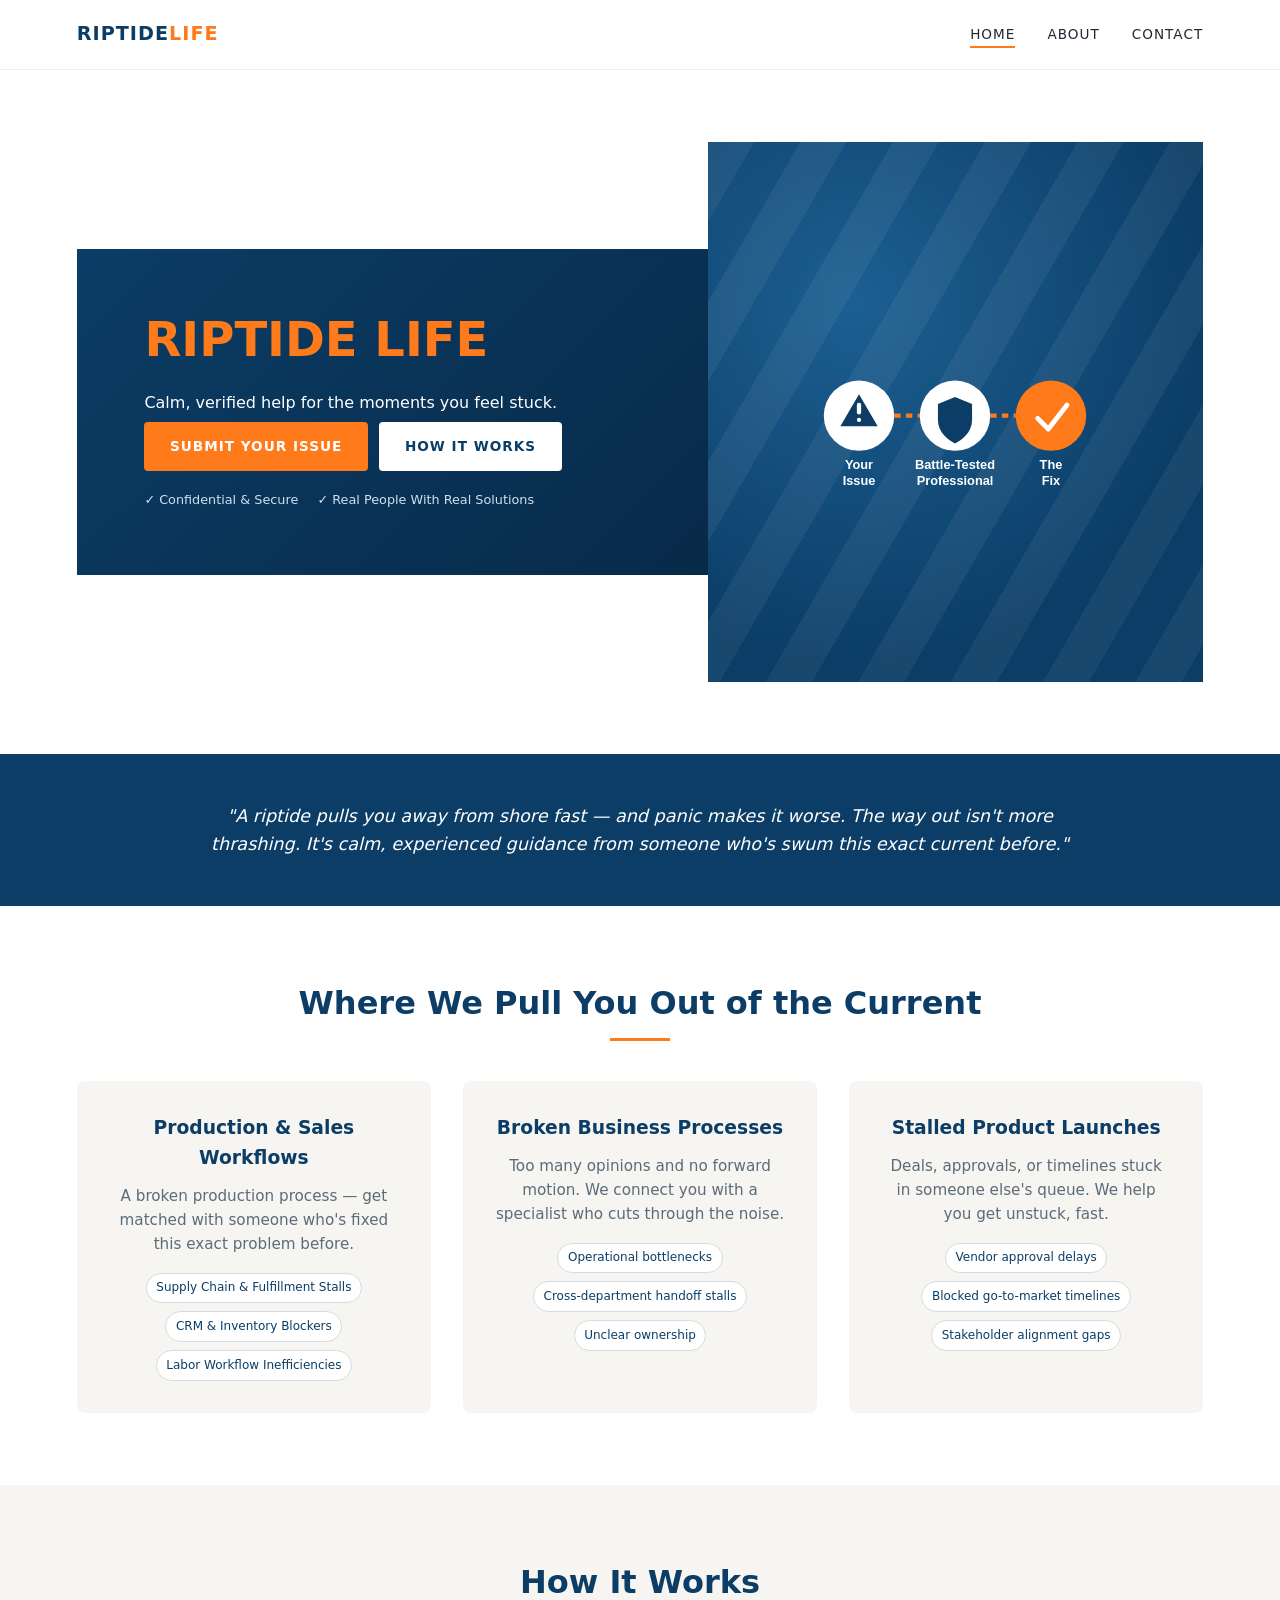
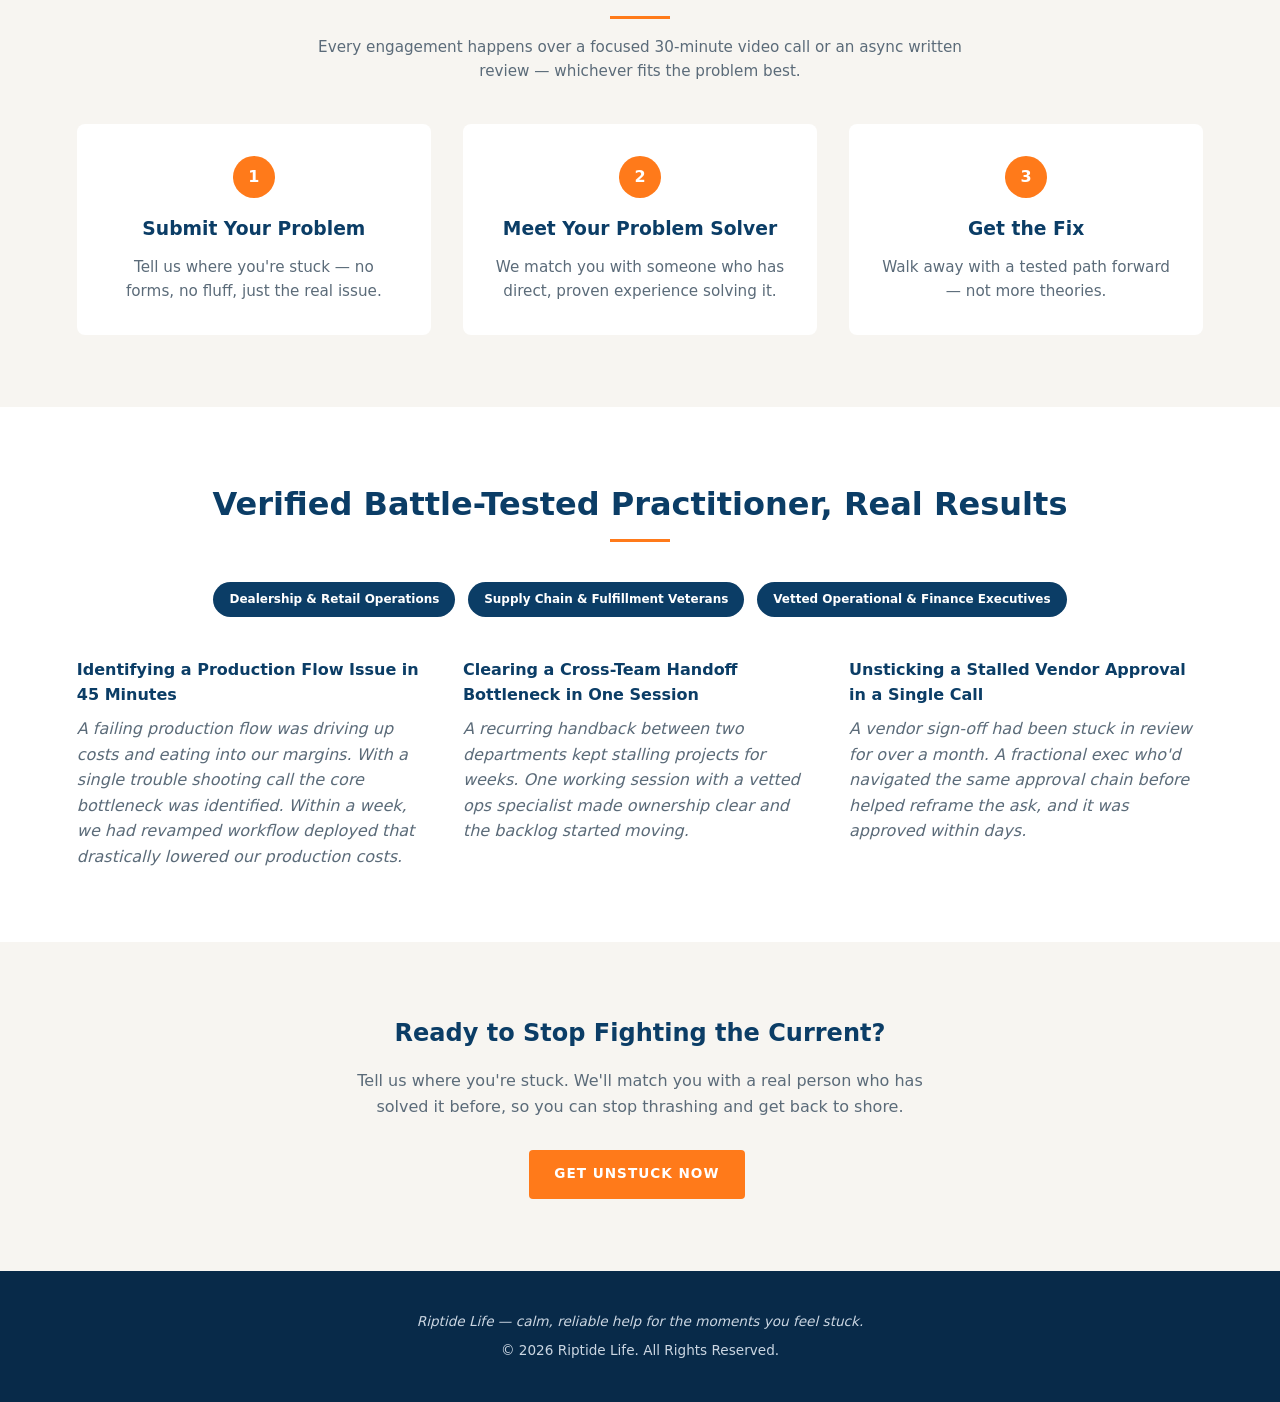
==== index.html @ 72053aed "Update index.html" ====
<!DOCTYPE html>
<html lang="en">
<head>
<meta charset="UTF-8">
<meta name="viewport" content="width=device-width, initial-scale=1.0">
<title>Riptide Life — Calm, Real Help When You're Stuck</title>
<link rel="stylesheet" href="styles.css">
</head>
<body>

<nav class="navbar">
  <div class="logo">RIPTIDE<span>LIFE</span></div>
  <ul class="nav-links">
    <li><a href="index.html" class="active">Home</a></li>
    <li><a href="about.html">About</a></li>
    <li><a href="contact.html">Contact</a></li>
  </ul>
</nav>

<section class="hero">
  <div class="hero-text">
    <h1>RIPTIDE LIFE</h1>
    <p>Calm, verified help for the moments you feel stuck.</p>
    <div>
      <a href="#" onclick="openContactModal(event)" class="btn btn-primary">Submit Your Issue</a>
      <a href="#how-it-works" class="btn btn-secondary">How It Works</a>
    </div>
    <div class="trust-row">
      <span>&#10003; Confidential &amp; Secure</span>
      <span>&#10003; Real People With Real Solutions</span>
      </div>
  </div>
<div class="hero-visual">
  <svg class="hero-svg" viewBox="0 0 600 280" xmlns="http://www.w3.org/2000/svg" role="img" aria-label="Diagram showing a problem being matched to a battle-tested professional who delivers the fix">
    
    <!-- Connecting Dashed Lines -->
    <line x1="186" y1="110" x2="234" y2="110" stroke="#ff7a1a" stroke-width="8" stroke-dasharray="12 10"/>
    <line x1="366" y1="110" x2="414" y2="110" stroke="#ff7a1a" stroke-width="8" stroke-dasharray="12 10"/>
    
    <!-- Node 1: Your Issue -->
    <circle cx="120" cy="110" r="66" fill="#ffffff"/>
    <!-- Warning Triangle -->
    <path d="M120,70 L155,130 L85,130 Z" fill="#0b3d66"/>
    <!-- Warning Exclamation (Cutout) -->
    <rect x="116" y="86" width="8" height="22" rx="4" fill="#ffffff"/>
    <rect x="116" y="114" width="8" height="8" rx="4" fill="#ffffff"/>
    
    <!-- Node 2: Battle-Tested Professional -->
    <circle cx="300" cy="110" r="66" fill="#ffffff"/>
    <!-- Shield Icon -->
    <path d="M300,75 L332,88 L332,118 C332,142 312,156 300,162 C288,156 268,142 268,118 L268,88 Z" fill="#0b3d66"/>
    
    <!-- Node 3: The Fix -->
    <circle cx="480" cy="110" r="66" fill="#ff7a1a"/>
    <!-- Checkmark -->
    <path d="M455,115 L475,135 L510,90" fill="none" stroke="#ffffff" stroke-width="9" stroke-linecap="round" stroke-linejoin="round"/>
    
    <!-- Text Labels -->
    <text x="120" y="210" text-anchor="middle" fill="#ffffff" font-size="24" font-weight="800" font-family="Segoe UI, sans-serif">Your</text>
    <text x="120" y="240" text-anchor="middle" fill="#ffffff" font-size="24" font-weight="800" font-family="Segoe UI, sans-serif">Issue</text>
    
    <text x="300" y="210" text-anchor="middle" fill="#ffffff" font-size="24" font-weight="800" font-family="Segoe UI, sans-serif">Battle-Tested</text>
    <text x="300" y="240" text-anchor="middle" fill="#ffffff" font-size="24" font-weight="800" font-family="Segoe UI, sans-serif">Professional</text>
    
    <text x="480" y="210" text-anchor="middle" fill="#ffffff" font-size="24" font-weight="800" font-family="Segoe UI, sans-serif">The</text>
    <text x="480" y="240" text-anchor="middle" fill="#ffffff" font-size="24" font-weight="800" font-family="Segoe UI, sans-serif">Fix</text>
  </svg>
</div>        
</section>

<div class="band-quote">
  "A riptide pulls you away from shore fast — and panic makes it worse. The way out isn't more thrashing.
  It's calm, experienced guidance from someone who's swum this exact current before."
</div>

<section id="who-we-help">
  <h2 class="section-title">Where We Pull You Out of the Current</h2>
  <div class="section-underline"></div>
  <div class="grid-3">
    <div class="card">
      <h3>Production & Sales Workflows</h3>
      <p>A broken production process — get matched with someone who's fixed this exact problem before.</p>
      <div class="tag-row">
        <span class="tag">Supply Chain & Fulfillment Stalls</span>
        <span class="tag">CRM & Inventory Blockers</span>
        <span class="tag">Labor Workflow Inefficiencies</span>
      </div>
    </div>
    <div class="card">
      <h3>Broken Business Processes</h3>
      <p>Too many opinions and no forward motion. We connect you with a specialist who cuts through the noise.</p>
      <div class="tag-row">
        <span class="tag">Operational bottlenecks</span>
        <span class="tag">Cross-department handoff stalls</span>
        <span class="tag">Unclear ownership</span>
      </div>
    </div>
    <div class="card">
      <h3>Stalled Product Launches</h3>
      <p>Deals, approvals, or timelines stuck in someone else's queue. We help you get unstuck, fast.</p>
      <div class="tag-row">
        <span class="tag">Vendor approval delays</span>
        <span class="tag">Blocked go-to-market timelines</span>
        <span class="tag">Stakeholder alignment gaps</span>
      </div>
    </div>
  </div>
</section>

<section id="how-it-works" style="background: var(--sand);">
  <h2 class="section-title">How It Works</h2>
  <div class="section-underline"></div>
  <p class="section-subtitle">Every engagement happens over a focused 30-minute video call or an async written review — whichever fits the problem best.</p>
  <div class="grid-3">
    <div class="card" style="background:#fff;">
      <div class="step-number">1</div>
      <h3>Submit Your Problem</h3>
      <p>Tell us where you're stuck — no forms, no fluff, just the real issue.</p>
    </div>
    <div class="card" style="background:#fff;">
      <div class="step-number">2</div>
      <h3>Meet Your Problem Solver</h3>
      <p>We match you with someone who has direct, proven experience solving it.</p>
    </div>
    <div class="card" style="background:#fff;">
      <div class="step-number">3</div>
      <h3>Get the Fix</h3>
      <p>Walk away with a tested path forward — not more theories.</p>
    </div>
  </div>
</section>

<section>
  <h2 class="section-title">Verified Battle-Tested Practitioner, Real Results</h2>
  <div class="section-underline"></div>
  <div class="badge-row">
    <span class="badge">Dealership & Retail Operations</span>
    <span class="badge">Supply Chain & Fulfillment Veterans</span>
    <span class="badge">Vetted Operational & Finance Executives</span>
  </div>
  <div class="grid-3">
    <div class="testimonial">
      <h4>Identifying a Production Flow Issue in 45 Minutes</h4>
      <p class="quote">A failing production flow was driving up costs and eating into our margins. With a single trouble shooting call the core bottleneck was identified. Within a week, we had revamped workflow deployed that drastically lowered our production costs.</p>
    </div>
    <div class="testimonial">
      <h4>Clearing a Cross-Team Handoff Bottleneck in One Session</h4>
      <p class="quote">A recurring handback between two departments kept stalling projects for weeks. One working session with a vetted ops specialist made ownership clear and the backlog started moving.</p>
    </div>
    <div class="testimonial">
      <h4>Unsticking a Stalled Vendor Approval in a Single Call</h4>
      <p class="quote">A vendor sign-off had been stuck in review for over a month. A fractional exec who'd navigated the same approval chain before helped reframe the ask, and it was approved within days.</p>
    </div>
  </div>
  </section>

<section class="cta-band">
  <h2>Ready to Stop Fighting the Current?</h2>
  <p>Tell us where you're stuck. We'll match you with a real person who has solved it before, so you can stop thrashing and get back to shore.</p>
  <a href="#" onclick="openContactModal(event)" class="btn btn-primary">Get Unstuck Now</a>
</section>

<footer>
  <p class="tagline">Riptide Life — calm, reliable help for the moments you feel stuck.</p>
  <p>&copy; 2026 Riptide Life. All Rights Reserved.</p>
</footer>

<div class="modal-overlay" id="contactModal" onclick="if(event.target===this)closeContactModal()">
  <div class="modal-box">
    <button class="modal-close" onclick="closeContactModal()" aria-label="Close">&times;</button>
    <h2 class="section-title" style="font-size:1.5rem;">Tell Us Where You're Stuck</h2>
    <form action="https://formspree.io/f/xzdnanqg" method="POST">
      <div class="form-group">
        <label for="modal-name">Name</label>
        <input type="text" id="modal-name" name="name" required>
      </div>
      <div class="form-group">
        <label for="modal-email">Email</label>
        <input type="email" id="modal-email" name="email" required>
      </div>
      <div class="form-group">
        <label for="modal-message">Message</label>
        <textarea id="modal-message" name="message" rows="4" required></textarea>
      </div>
      <button type="submit" class="btn btn-primary">Send</button>
    </form>
  </div>
</div>

<script>
function openContactModal(e) {
  if (e) e.preventDefault();
  document.getElementById('contactModal').classList.add('active');
}
function closeContactModal() {
  document.getElementById('contactModal').classList.remove('active');
}
document.addEventListener('keydown', function(e) {
  if (e.key === 'Escape') closeContactModal();
});
</script>

</body>
</html>
---- styles.css ----
:root {
    --navy: #0b3d66;
    --navy-dark: #082a49;
    --orange: #ff7a1a;
    --sand: #f7f5f1;
    --text: #1f2933;
    --muted: #5b6b79;
}

* { box-sizing: border-box; margin: 0; padding: 0; }

body {
    font-family: 'Segoe UI', system-ui, -apple-system, sans-serif;
    color: var(--text);
    background: #fff;
    line-height: 1.6;
}

a { text-decoration: none; color: inherit; }

.navbar {
    display: flex;
    justify-content: space-between;
    align-items: center;
    padding: 1.2rem 6%;
    border-bottom: 1px solid #eee;
    position: sticky;
    top: 0;
    background: #fff;
    z-index: 10;
}

.logo {
    font-weight: 800;
    letter-spacing: 1px;
    color: var(--navy);
    font-size: 1.2rem;
}

.logo span { color: var(--orange); }

.nav-links {
    display: flex;
    gap: 2rem;
    list-style: none;
    font-size: 0.85rem;
    letter-spacing: 1px;
    text-transform: uppercase;
}

.nav-links a { padding-bottom: 4px; border-bottom: 2px solid transparent; transition: border-color .2s; }
.nav-links a.active, .nav-links a:hover { border-color: var(--orange); }

.hero {
    display: flex;
    min-height: 60vh;
    align-items: center;
}

.hero-text {
    flex: 1;
    background: linear-gradient(135deg, var(--navy), var(--navy-dark));
    color: #fff;
    padding: 4rem 6%;
    height: 100%;
    display: flex;
    flex-direction: column;
    justify-content: center;
}

.hero-text h1 {
    font-size: 3rem;
    color: var(--orange);
    line-height: 1.1;
    margin-bottom: 1.5rem;
}

.hero-visual {
    flex: 1;
    background: radial-gradient(circle at 30% 30%, #1c5f92, #0b3d66 70%);
    min-height: 60vh;
    position: relative;
    overflow: hidden;
}

.hero-visual::before {
    content: '';
    position: absolute;
    inset: 0;
    background: repeating-linear-gradient(120deg, rgba(255,255,255,0.06) 0 40px, transparent 40px 80px);
}

.btn {
    display: inline-block;
    padding: 0.85rem 1.6rem;
    border-radius: 4px;
    font-size: 0.85rem;
    letter-spacing: 1px;
    text-transform: uppercase;
    font-weight: 700;
    margin: 0.4rem 0.4rem 0 0;
    cursor: pointer;
    border: none;
}

.btn-primary { background: var(--orange); color: #fff; }
.btn-secondary { background: #fff; color: var(--navy); }
.btn-primary:hover { background: #e8690e; }
.btn-secondary:hover { background: #eee; }

section { padding: 4.5rem 6%; }
.section-title { text-align: center; font-size: 2rem; margin-bottom: 0.5rem; color: var(--navy); }
.section-underline { width: 60px; height: 3px; background: var(--orange); margin: 0 auto 2.5rem; }

.band-quote {
    background: var(--navy);
    color: #fff;
    text-align: center;
    font-style: italic;
    font-size: 1.1rem;
    padding: 3rem 15%;
}

.grid-3 {
    display: grid;
    grid-template-columns: repeat(3, 1fr);
    gap: 2rem;
}

.card {
    background: var(--sand);
    border-radius: 8px;
    padding: 2rem;
    text-align: center;
}

.card h3 { color: var(--navy); margin-bottom: 0.7rem; }
.card p { color: var(--muted); font-size: 0.95rem; }

.step-number {
    display: inline-flex;
    align-items: center;
    justify-content: center;
    width: 42px;
    height: 42px;
    border-radius: 50%;
    background: var(--orange);
    color: #fff;
    font-weight: 700;
    margin-bottom: 1rem;
}

.testimonial p.quote { font-style: italic; color: var(--muted); margin-top: 0.5rem; }
.testimonial h4 { color: var(--navy); }

.cta-band {
    text-align: center;
    background: var(--sand);
}

.cta-band h2 { color: var(--navy); margin-bottom: 1rem; }
.cta-band p { color: var(--muted); max-width: 600px; margin: 0 auto 1.5rem; }

footer {
    background: var(--navy-dark);
    color: #cbd6e2;
    text-align: center;
    padding: 2.5rem 6%;
    font-size: 0.85rem;
}

footer .tagline { font-style: italic; margin-bottom: 0.5rem; }

.about-block {
    display: grid;
    grid-template-columns: 1fr 1fr;
    gap: 3rem;
    align-items: center;
    margin-bottom: 3rem;
}

.about-block img, .placeholder-img {
    width: 100%;
    border-radius: 8px;
    min-height: 220px;
    background: linear-gradient(135deg, #cbd6e2, #9fb3c8);
}

.values-grid {
    display: grid;
    grid-template-columns: repeat(3, 1fr);
    gap: 1.5rem;
    margin-top: 2rem;
}

.contact-wrap {
    display: grid;
    grid-template-columns: 1.2fr 1fr;
    gap: 3rem;
}

.form-group { margin-bottom: 1.2rem; }

.form-group label { display: block; font-size: 0.85rem; margin-bottom: 0.4rem; color: var(--navy); font-weight: 600; }

.form-group input, .form-group textarea {
    width: 100%;
    padding: 0.75rem;
    border: 1px solid #d5dbe1;
    border-radius: 4px;
    font-size: 0.95rem;
}

.contact-info h3 { color: var(--navy); margin-bottom: 0.5rem; }
.contact-info p { color: var(--muted); margin-bottom: 1.5rem; }

.placeholder-note {
    background: #fff4e8;
    border-left: 3px solid var(--orange);
    padding: 0.8rem 1rem;
    font-size: 0.85rem;
    color: #8a5a1e;
    margin-top: 1.5rem;
}

.trust-row {
    display: flex;
    flex-wrap: wrap;
    gap: 0.5rem 1.2rem;
    margin-top: 1.2rem;
    font-size: 0.8rem;
    color: #cfe0ef;
}

.hero-visual {
    display: flex;
    align-items: center;
    justify-content: center;
}

.hero-svg {
    width: 80%;
    max-width: 320px;
    height: auto;
    position: relative;
    z-index: 1;
}

.section-subtitle {
    text-align: center;
    color: var(--muted);
    max-width: 650px;
    margin: -1.5rem auto 2.5rem;
    font-size: 0.95rem;
}

.tag-row {
    display: flex;
    flex-wrap: wrap;
    gap: 0.5rem;
    justify-content: center;
    margin-top: 1rem;
}

.tag {
    background: #fff;
    border: 1px solid #d5dbe1;
    color: var(--navy);
    font-size: 0.75rem;
    padding: 0.3rem 0.6rem;
    border-radius: 999px;
}

.badge-row {
    display: flex;
    flex-wrap: wrap;
    justify-content: center;
    gap: 0.8rem;
    margin-bottom: 2.5rem;
}

.badge {
    background: var(--navy);
    color: #fff;
    font-size: 0.75rem;
    font-weight: 600;
    padding: 0.5rem 1rem;
    border-radius: 999px;
}

.modal-overlay {
    display: none;
    position: fixed;
    inset: 0;
    background: rgba(11,61,102,0.55);
    align-items: center;
    justify-content: center;
    padding: 1.5rem;
    z-index: 100;
}

.modal-overlay.active { display: flex; }

.modal-box {
    background: #fff;
    border-radius: 8px;
    padding: 2rem;
    max-width: 420px;
    width: 100%;
    position: relative;
    max-height: 90vh;
    overflow-y: auto;
}

.modal-close {
    position: absolute;
    top: 0.8rem;
    right: 1rem;
    background: none;
    border: none;
    font-size: 1.5rem;
    line-height: 1;
    cursor: pointer;
    color: var(--muted);
}

@media (max-width: 768px) {
    .hero { flex-direction: column; }
    .grid-3, .about-block, .values-grid, .contact-wrap { grid-template-columns: 1fr; }
    .nav-links { gap: 1rem; font-size: 0.7rem; }
    .hero-text h1 { font-size: 2.2rem; }
}
:root {
    --navy: #0b3d66;
    --navy-dark: #082a49;
    --orange: #ff7a1a;
    --sand: #f7f5f1;
    --text: #1f2933;
    --muted: #5b6b79;
}

* { box-sizing: border-box; margin: 0; padding: 0; }

body {
    font-family: 'Segoe UI', system-ui, -apple-system, sans-serif;
    color: var(--text);
    background: #fff;
    line-height: 1.6;
}

a { text-decoration: none; color: inherit; }

.navbar {
    display: flex;
    justify-content: space-between;
    align-items: center;
    padding: 1.2rem 6%;
    border-bottom: 1px solid #eee;
    position: sticky;
    top: 0;
    background: #fff;
    z-index: 10;
}

.logo {
    font-weight: 800;
    letter-spacing: 1px;
    color: var(--navy);
    font-size: 1.2rem;
}

.logo span { color: var(--orange); }

.nav-links {
    display: flex;
    gap: 2rem;
    list-style: none;
    font-size: 0.85rem;
    letter-spacing: 1px;
    text-transform: uppercase;
}

.nav-links a { padding-bottom: 4px; border-bottom: 2px solid transparent; transition: border-color .2s; }
.nav-links a.active, .nav-links a:hover { border-color: var(--orange); }

.hero {
    display: flex;
    min-height: 60vh;
    align-items: center;
}

.hero-text {
    flex: 1;
    background: linear-gradient(135deg, var(--navy), var(--navy-dark));
    color: #fff;
    padding: 4rem 6%;
    height: 100%;
    display: flex;
    flex-direction: column;
    justify-content: center;
}

.hero-text h1 {
    font-size: 3rem;
    color: var(--orange);
    line-height: 1.1;
    margin-bottom: 1.5rem;
}

.hero-visual {
    flex: 1;
    background: radial-gradient(circle at 30% 30%, #1c5f92, #0b3d66 70%);
    min-height: 60vh;
    position: relative;
    overflow: hidden;
}

.hero-visual::before {
    content: "";
    position: absolute;
    inset: 0;
    background: repeating-linear-gradient(120deg, rgba(255,255,255,0.06) 0 40px, transparent 40px 80px);
}

.btn {
    display: inline-block;
    padding: 0.85rem 1.6rem;
    border-radius: 4px;
    font-size: 0.85rem;
    letter-spacing: 1px;
    text-transform: uppercase;
    font-weight: 700;
    margin: 0.4rem 0.4rem 0 0;
    cursor: pointer;
    border: none;
}

.btn-primary { background: var(--orange); color: #fff; }
.btn-secondary { background: #fff; color: var(--navy); }
.btn-primary:hover { background: #e8690e; }
.btn-secondary:hover { background: #eee; }

section { padding: 4.5rem 6%; }
.section-title { text-align: center; font-size: 2rem; margin-bottom: 0.5rem; color: var(--navy); }
.section-underline { width: 60px; height: 3px; background: var(--orange); margin: 0 auto 2.5rem; }

.band-quote {
    background: var(--navy);
    color: #fff;
    text-align: center;
    font-style: italic;
    font-size: 1.1rem;
    padding: 3rem 15%;
}

.grid-3 {
    display: grid;
    grid-template-columns: repeat(3, 1fr);
    gap: 2rem;
}

.card {
    background: var(--sand);
    border-radius: 8px;
    padding: 2rem;
    text-align: center;
}

.card h3 { color: var(--navy); margin-bottom: 0.7rem; }
.card p { color: var(--muted); font-size: 0.95rem; }

.step-number {
    display: inline-flex;
    align-items: center;
    justify-content: center;
    width: 42px;
    height: 42px;
    border-radius: 50%;
    background: var(--orange);
    color: #fff;
    font-weight: 700;
    margin-bottom: 1rem;
}

.testimonial p.quote { font-style: italic; color: var(--muted); margin-top: 0.5rem; }
.testimonial h4 { color: var(--navy); }

.cta-band {
    text-align: center;
    background: var(--sand);
}

.cta-band h2 { color: var(--navy); margin-bottom: 1rem; }
.cta-band p { color: var(--muted); max-width: 600px; margin: 0 auto 1.5rem; }

footer {
    background: var(--navy-dark);
    color: #cbd6e2;
    text-align: center;
    padding: 2.5rem 6%;
    font-size: 0.85rem;
}

footer .tagline { font-style: italic; margin-bottom: 0.5rem; }

.about-block {
    display: grid;
    grid-template-columns: 1fr 1fr;
    gap: 3rem;
    align-items: center;
    margin-bottom: 3rem;
}

.about-block img, .placeholder-img {
    width: 100%;
    border-radius: 8px;
    min-height: 220px;
    background: linear-gradient(135deg, #cbd6e2, #9fb3c8);
}

.values-grid {
    display: grid;
    grid-template-columns: repeat(3, 1fr);
    gap: 1.5rem;
    margin-top: 2rem;
}

.contact-wrap {
    display: grid;
    grid-template-columns: 1.2fr 1fr;
    gap: 3rem;
}

.form-group { margin-bottom: 1.2rem; }

.form-group label { display: block; font-size: 0.85rem; margin-bottom: 0.4rem; color: var(--navy); font-weight: 600; }

.form-group input, .form-group textarea {
    width: 100%;
    padding: 0.75rem;
    border: 1px solid #d5dbe1;
    border-radius: 4px;
    font-size: 0.95rem;
}

.contact-info h3 { color: var(--navy); margin-bottom: 0.5rem; }
.contact-info p { color: var(--muted); margin-bottom: 1.5rem; }

.placeholder-note {
    background: #fff4e8;
    border-left: 3px solid var(--orange);
    padding: 0.8rem 1rem;
    font-size: 0.85rem;
    color: #8a5a1e;
    margin-top: 1.5rem;
}

@media (max-width: 768px) {
    .hero { flex-direction: column; }
    .grid-3, .about-block, .values-grid, .contact-wrap { grid-template-columns: 1fr; }
    .nav-links { gap: 1rem; font-size: 0.7rem; }
    .hero-text h1 { font-size: 2.2rem; }
}



/* --- Visual & UX adjustments --- */

/* Hero diagram: add top breathing room so the circles and connecting line
   aren't clipped at the top of the dark graphic box on desktop viewports */
.hero-visual {
        padding-top: 2.5rem;
}

/* Hero subheadline: keep it bright white so it pops against the navy background */
.hero-text p {
        color: #ffffff;
}

/* Case study disclaimer: subtle muted footer-style note instead of italic body text */
.case-disclaimer {
        font-style: normal;
        font-size: 0.8rem;
        color: #9aa7b5;
        text-align: center;
        max-width: 700px;
        margin: 1.5rem auto 0;
}
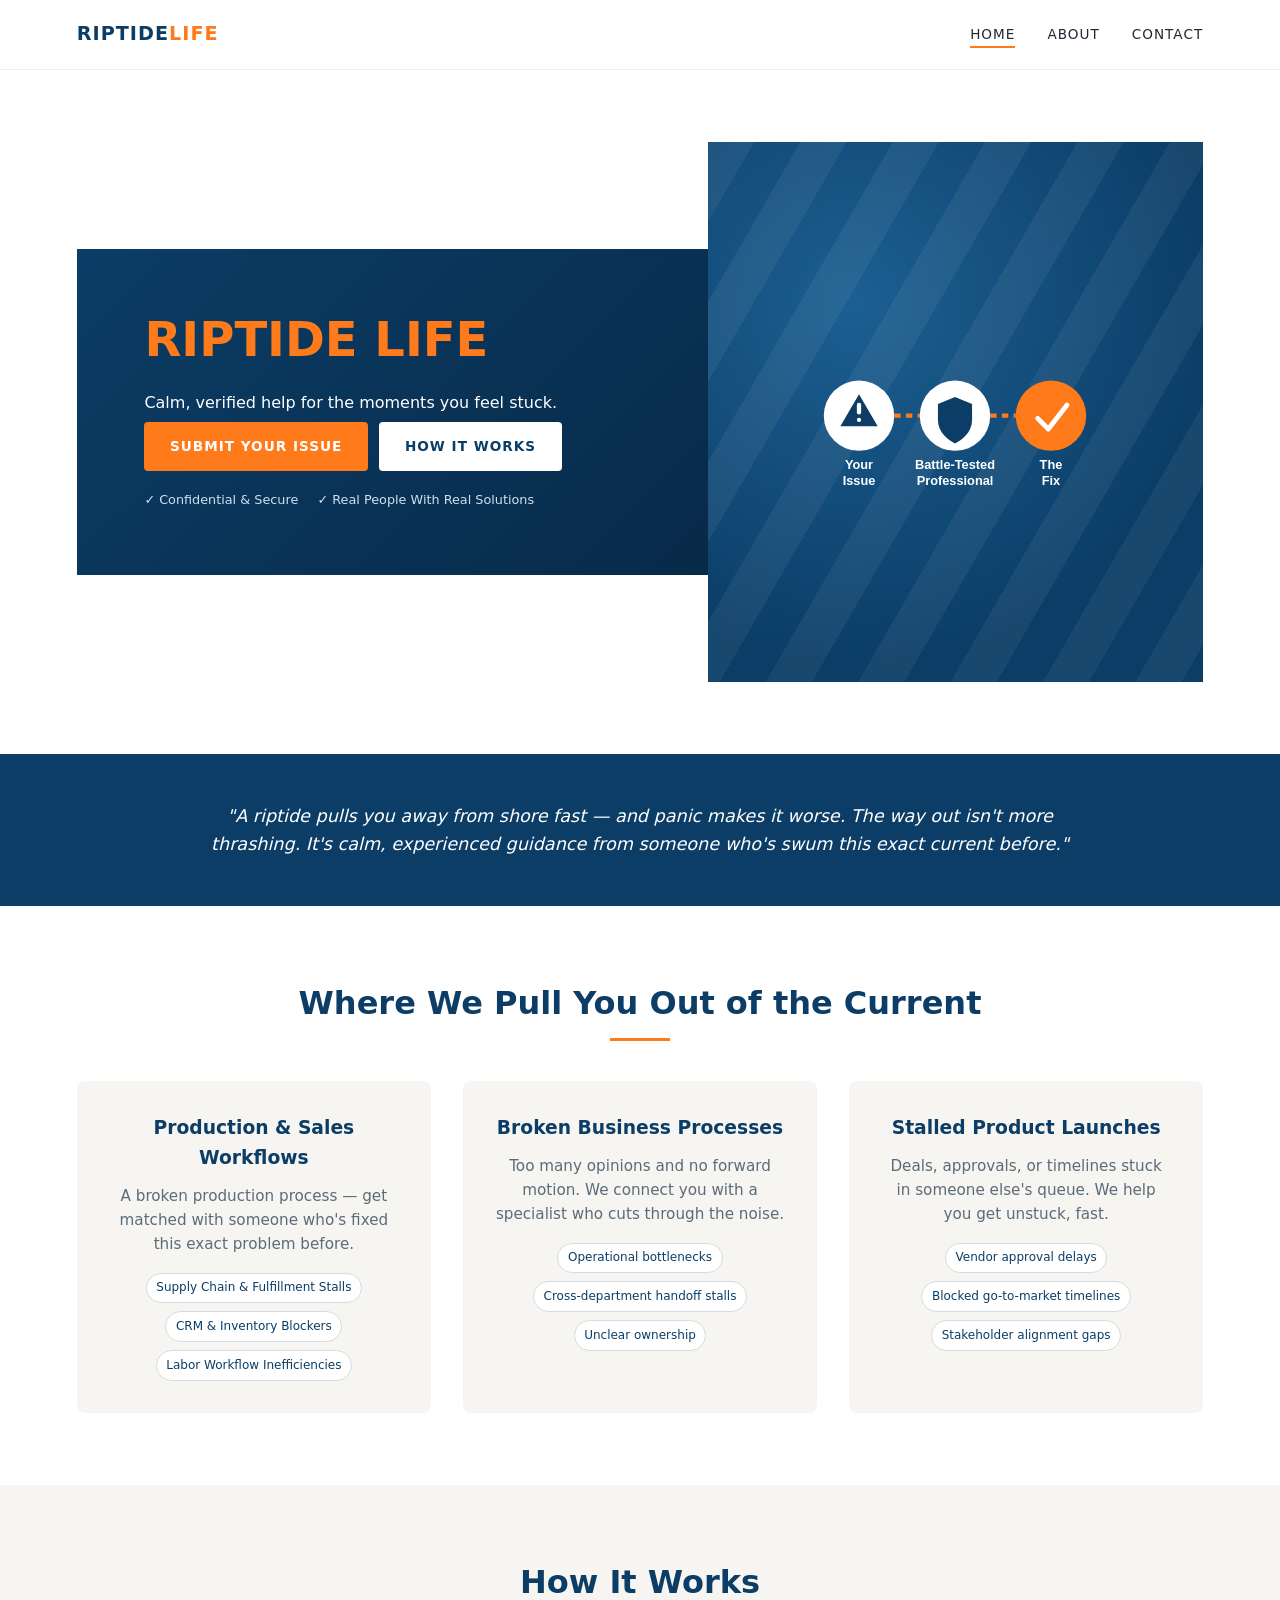
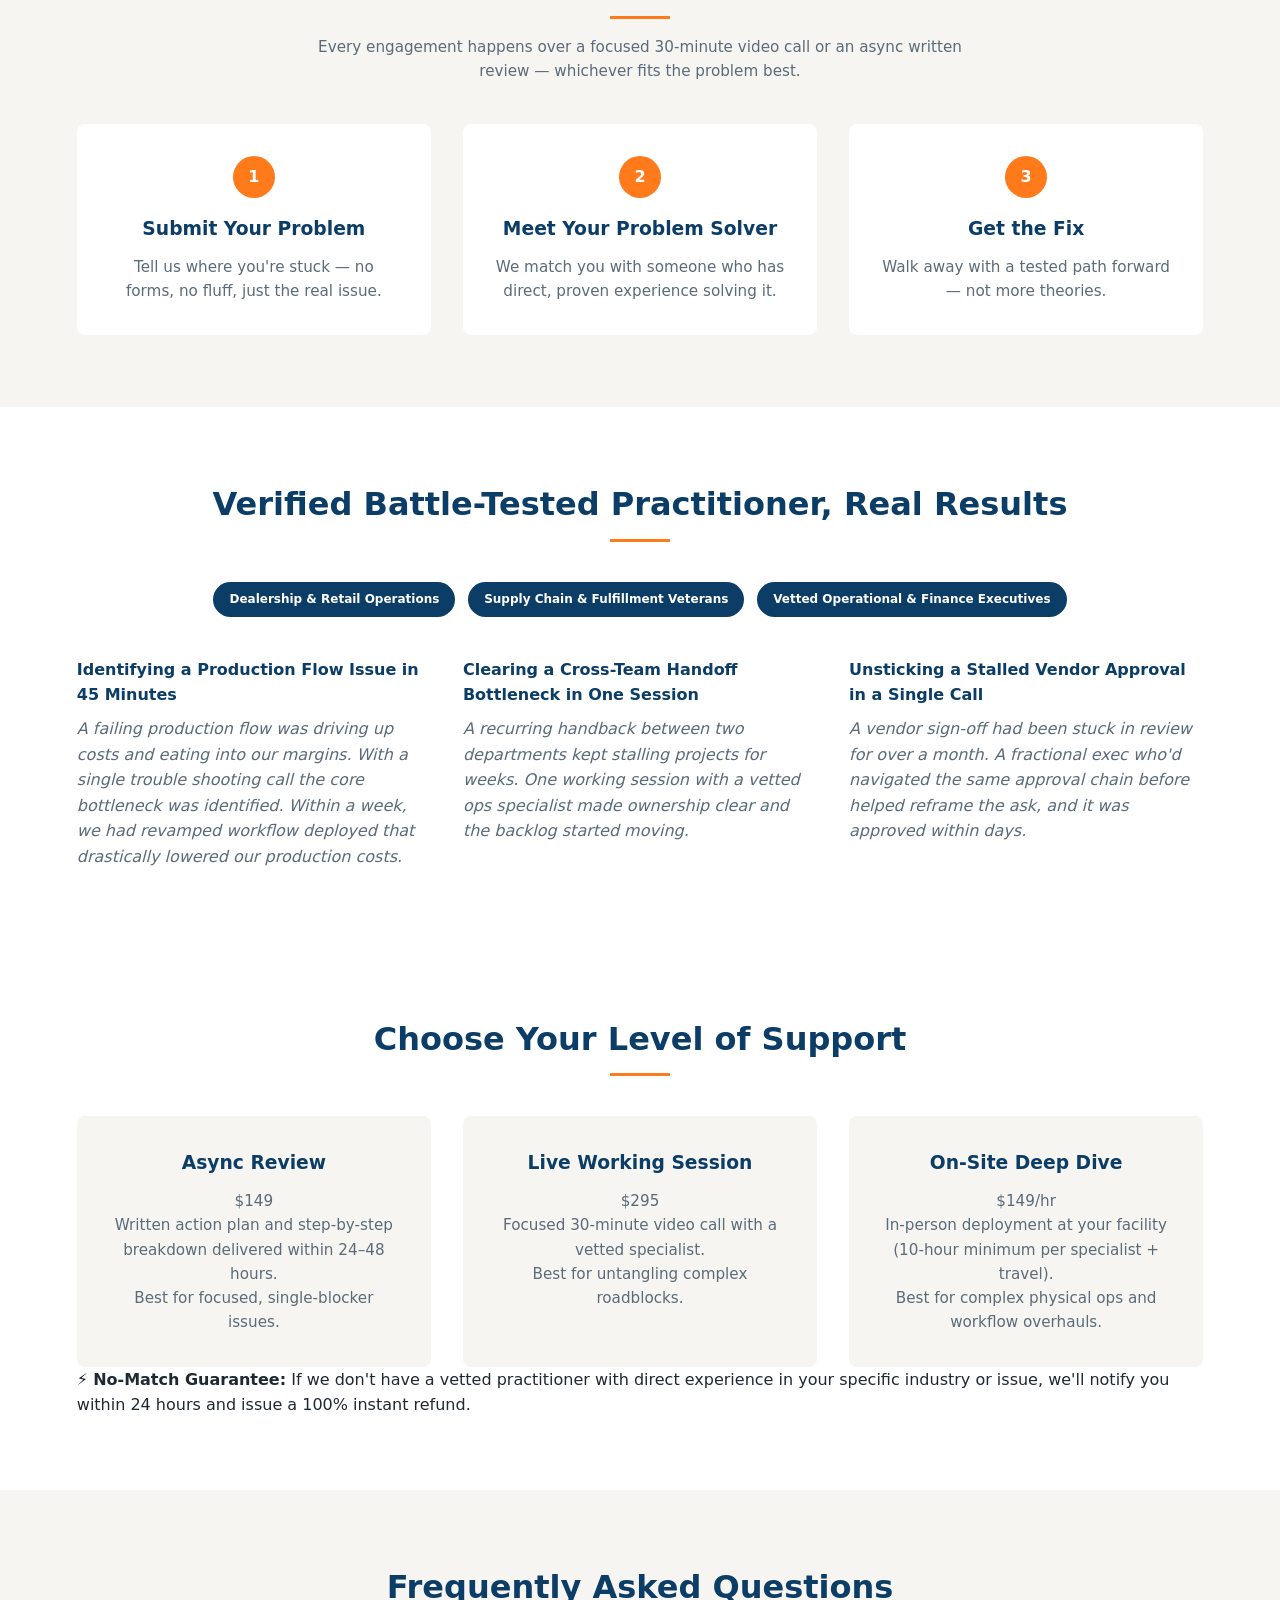
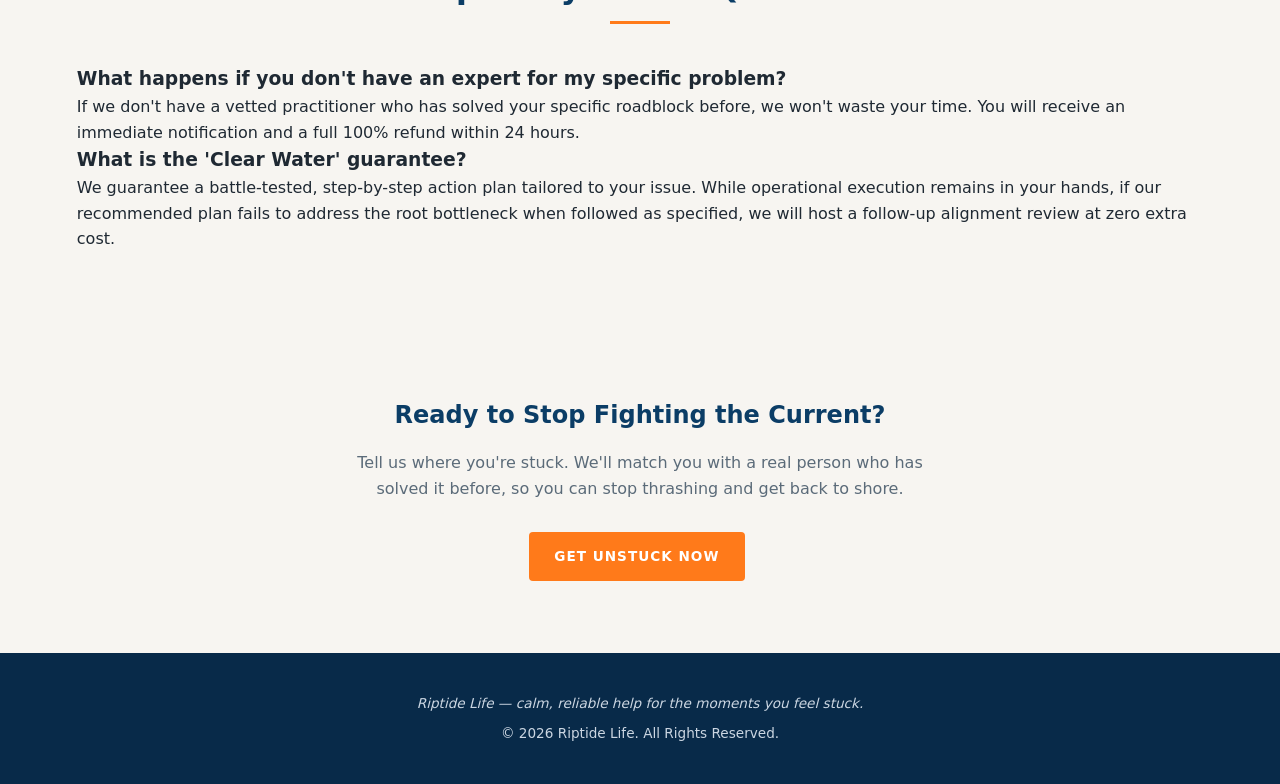
==== commit 1dc4083d: "Add pricing table and FAQ section before CTA banner" ====
--- a/index.html
+++ b/index.html
@@ -154,6 +154,47 @@
   </div>
   </section>
 
+<section id="pricing">
+  <h2 class="section-title">Choose Your Level of Support</h2>
+  <div class="section-underline"></div>
+  <div class="grid-3">
+    <div class="card">
+      <h3>Async Review</h3>
+      <p class="price">$149</p>
+      <p>Written action plan and step-by-step breakdown delivered within 24–48 hours.</p>
+      <p class="best-for">Best for focused, single-blocker issues.</p>
+    </div>
+    <div class="card">
+      <h3>Live Working Session</h3>
+      <p class="price">$295</p>
+      <p>Focused 30-minute video call with a vetted specialist.</p>
+      <p class="best-for">Best for untangling complex roadblocks.</p>
+    </div>
+    <div class="card">
+      <h3>On-Site Deep Dive</h3>
+      <p class="price">$149/hr</p>
+      <p>In-person deployment at your facility (10-hour minimum per specialist + travel).</p>
+      <p class="best-for">Best for complex physical ops and workflow overhauls.</p>
+    </div>
+  </div>
+  <div class="guarantee-box">⚡ <strong>No-Match Guarantee:</strong> If we don't have a vetted practitioner with direct experience in your specific industry or issue, we'll notify you within 24 hours and issue a 100% instant refund.</div>
+</section>
+
+<section id="faq" style="background: var(--sand);">
+  <h2 class="section-title">Frequently Asked Questions</h2>
+  <div class="section-underline"></div>
+  <div class="faq-list">
+    <div class="faq-item">
+      <h3>What happens if you don't have an expert for my specific problem?</h3>
+      <p>If we don't have a vetted practitioner who has solved your specific roadblock before, we won't waste your time. You will receive an immediate notification and a full 100% refund within 24 hours.</p>
+    </div>
+    <div class="faq-item">
+      <h3>What is the 'Clear Water' guarantee?</h3>
+      <p>We guarantee a battle-tested, step-by-step action plan tailored to your issue. While operational execution remains in your hands, if our recommended plan fails to address the root bottleneck when followed as specified, we will host a follow-up alignment review at zero extra cost.</p>
+    </div>
+  </div>
+</section>
+
 <section class="cta-band">
   <h2>Ready to Stop Fighting the Current?</h2>
   <p>Tell us where you're stuck. We'll match you with a real person who has solved it before, so you can stop thrashing and get back to shore.</p>
@@ -169,7 +210,7 @@
   <div class="modal-box">
     <button class="modal-close" onclick="closeContactModal()" aria-label="Close">&times;</button>
     <h2 class="section-title" style="font-size:1.5rem;">Tell Us Where You're Stuck</h2>
-    <form action="https://formspree.io/f/xzdnanqg" method="POST">
+    <form action="https://formspree.io/f/xzdnanqg" method="POST" id="contactForm">
       <div class="form-group">
         <label for="modal-name">Name</label>
         <input type="text" id="modal-name" name="name" required>
@@ -183,6 +224,7 @@
         <textarea id="modal-message" name="message" rows="4" required></textarea>
       </div>
       <button type="submit" class="btn btn-primary">Send</button>
+      <p id="formStatus" style="margin-top:0.75rem;font-weight:600;"></p>
     </form>
   </div>
 </div>
@@ -195,6 +237,40 @@
 function closeContactModal() {
   document.getElementById('contactModal').classList.remove('active');
 }
+document.getElementById('contactForm').addEventListener('submit', function(e) {
+  e.preventDefault();
+  var form = e.target;
+  var status = document.getElementById('formStatus');
+  var data = new FormData(form);
+  status.style.color = '#333';
+  status.textContent = 'Sending...';
+  fetch(form.action, {
+    method: 'POST',
+    body: data,
+    headers: { 'Accept': 'application/json' }
+  }).then(function(response) {
+    if (response.ok) {
+      status.textContent = "Thanks! We've got your message and will be in touch soon.";
+      status.style.color = 'green';
+      form.reset();
+    } else {
+      response.json().then(function(json) {
+        var msg = 'Oops! There was a problem submitting your form.';
+        if (json && json.errors) {
+          msg = json.errors.map(function(er) { return er.message; }).join(', ');
+        }
+        status.textContent = msg;
+        status.style.color = 'red';
+      }).catch(function() {
+        status.textContent = 'Oops! There was a problem submitting your form.';
+        status.style.color = 'red';
+      });
+    }
+  }).catch(function() {
+    status.textContent = 'Oops! There was a problem submitting your form. Please check your connection.';
+    status.style.color = 'red';
+  });
+});
 document.addEventListener('keydown', function(e) {
   if (e.key === 'Escape') closeContactModal();
 });
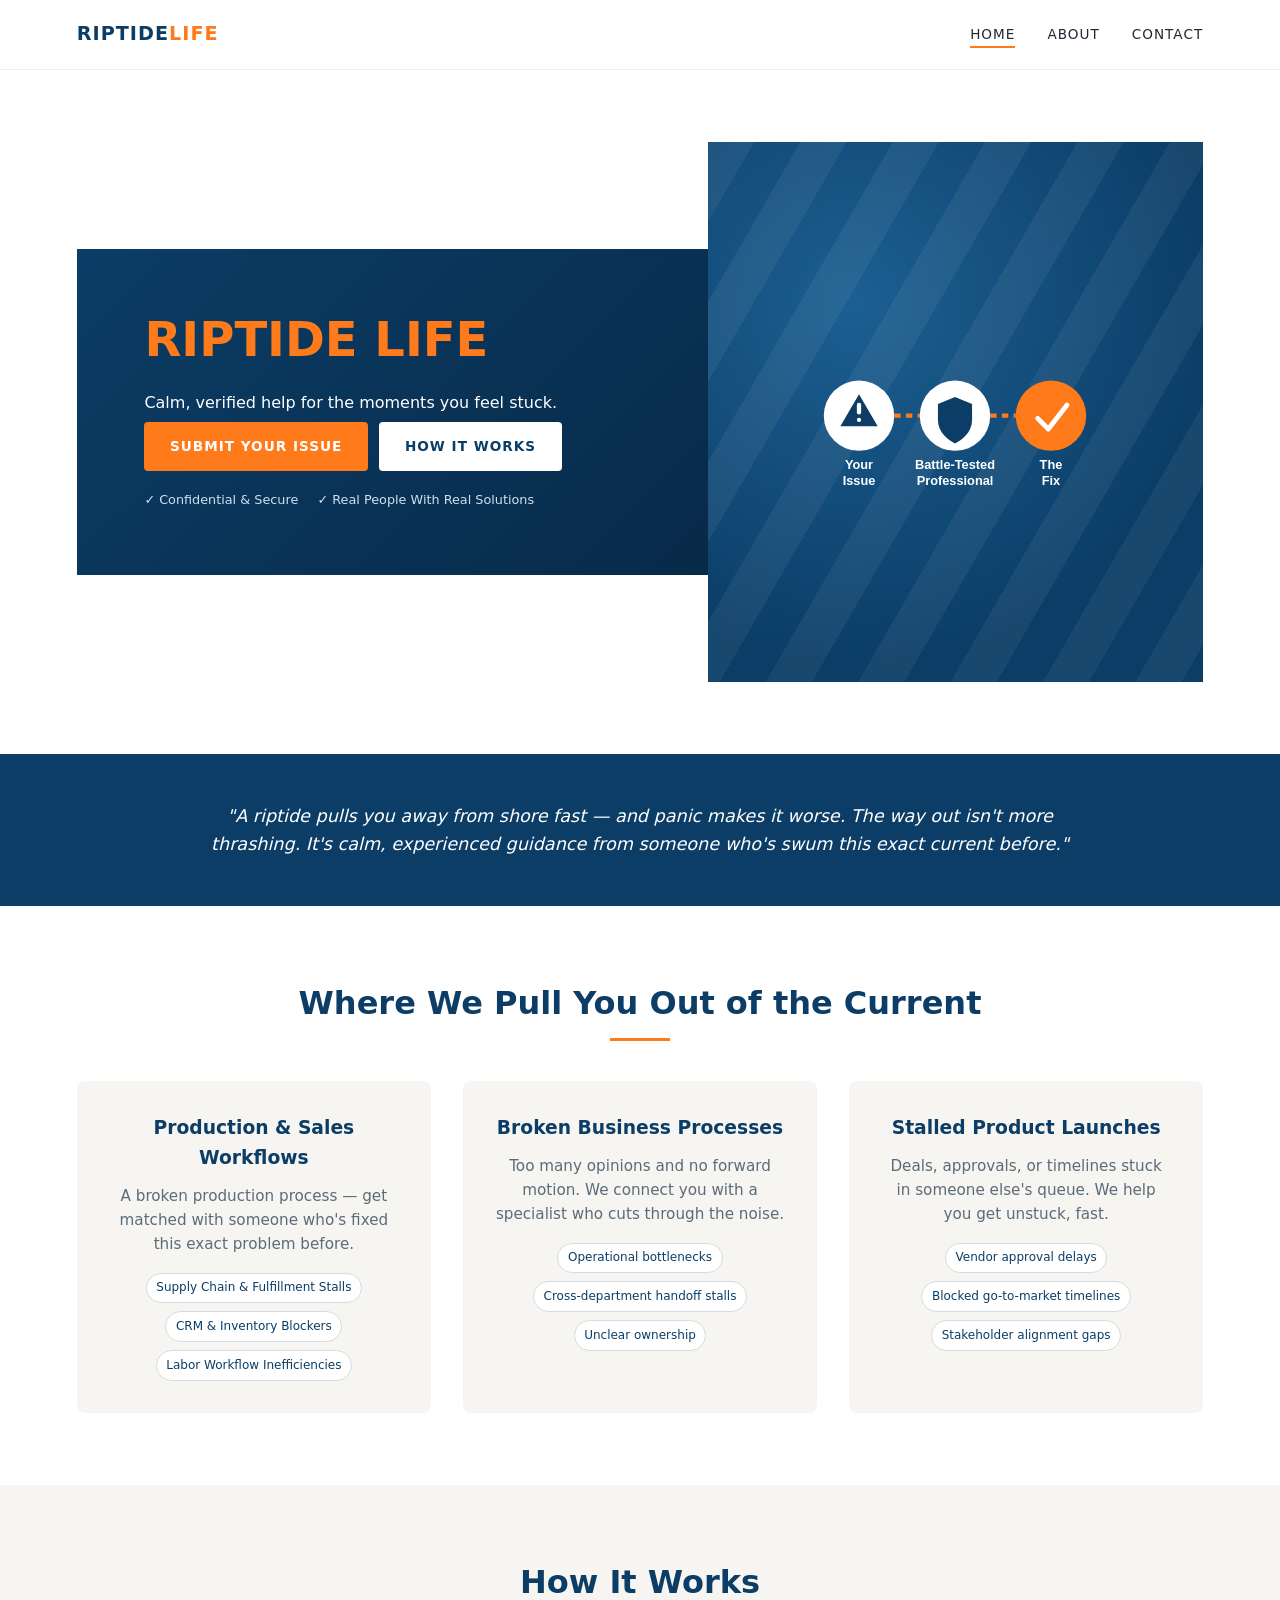
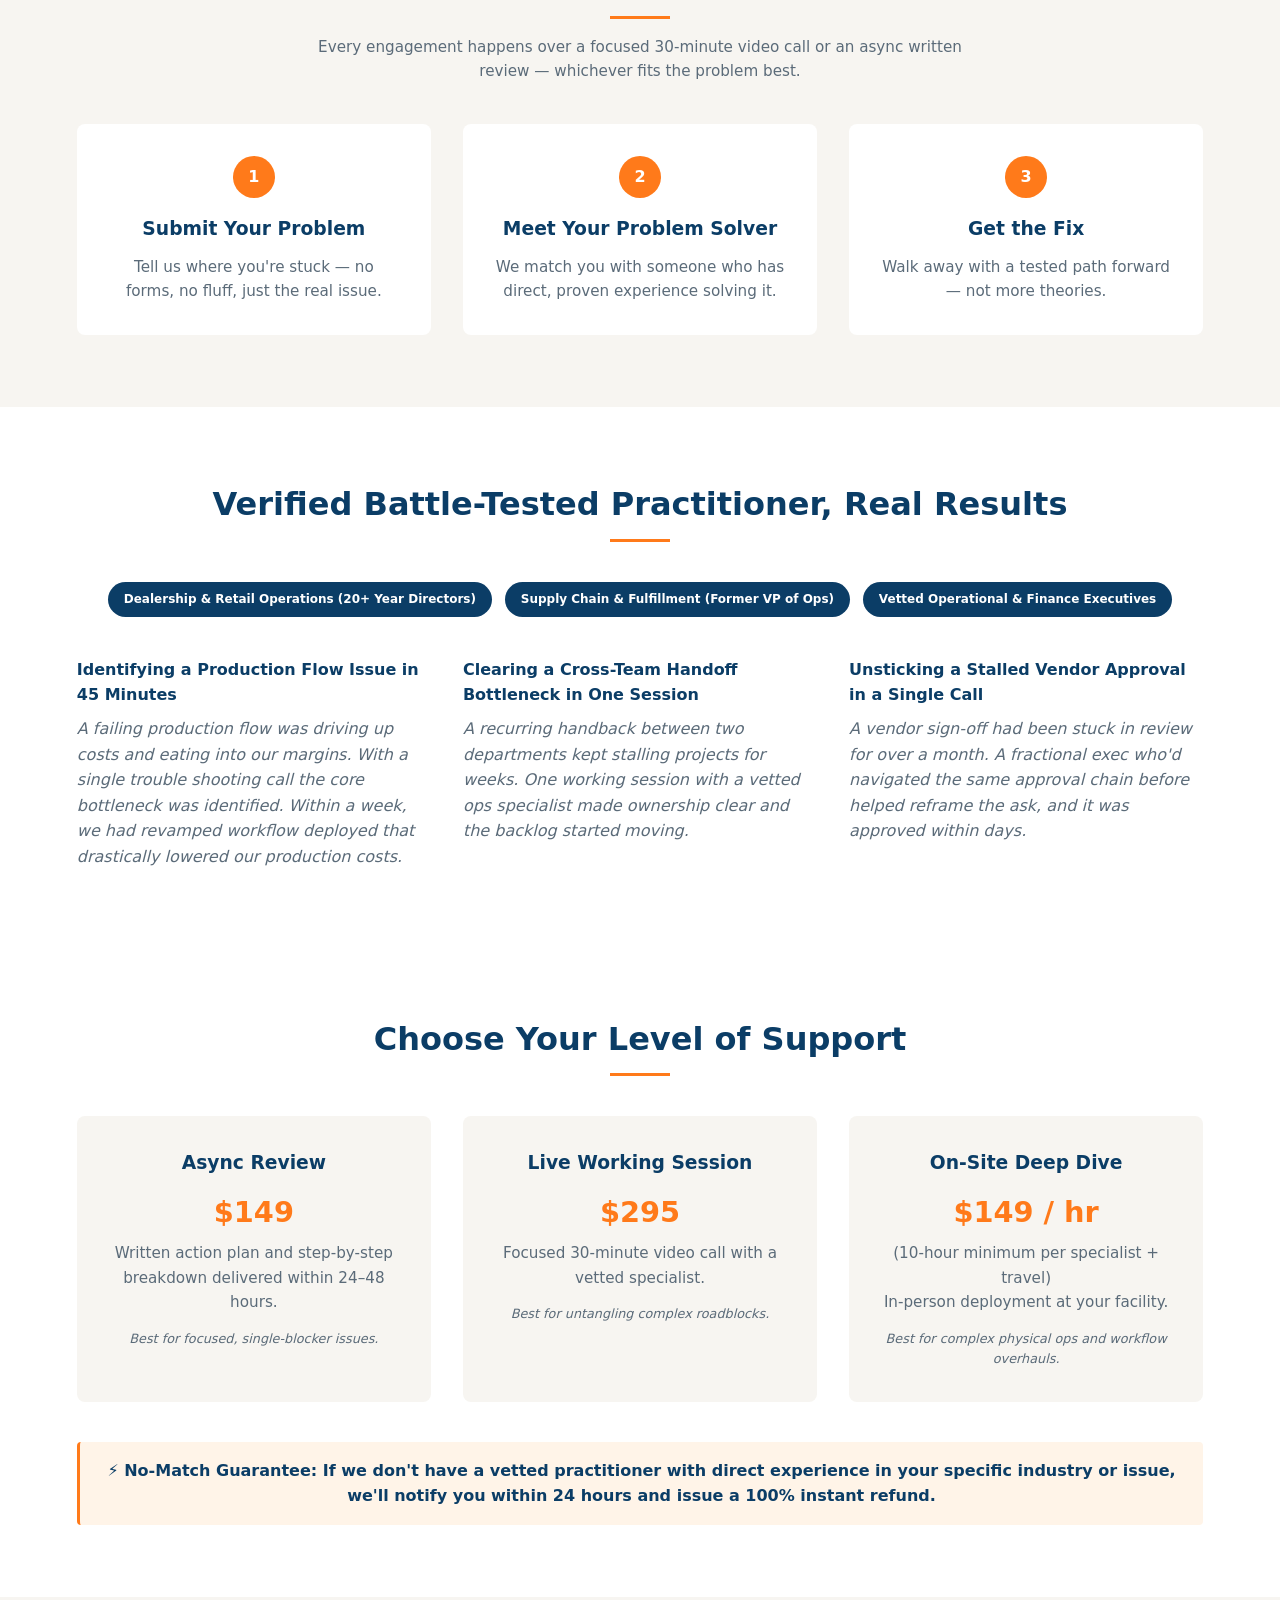
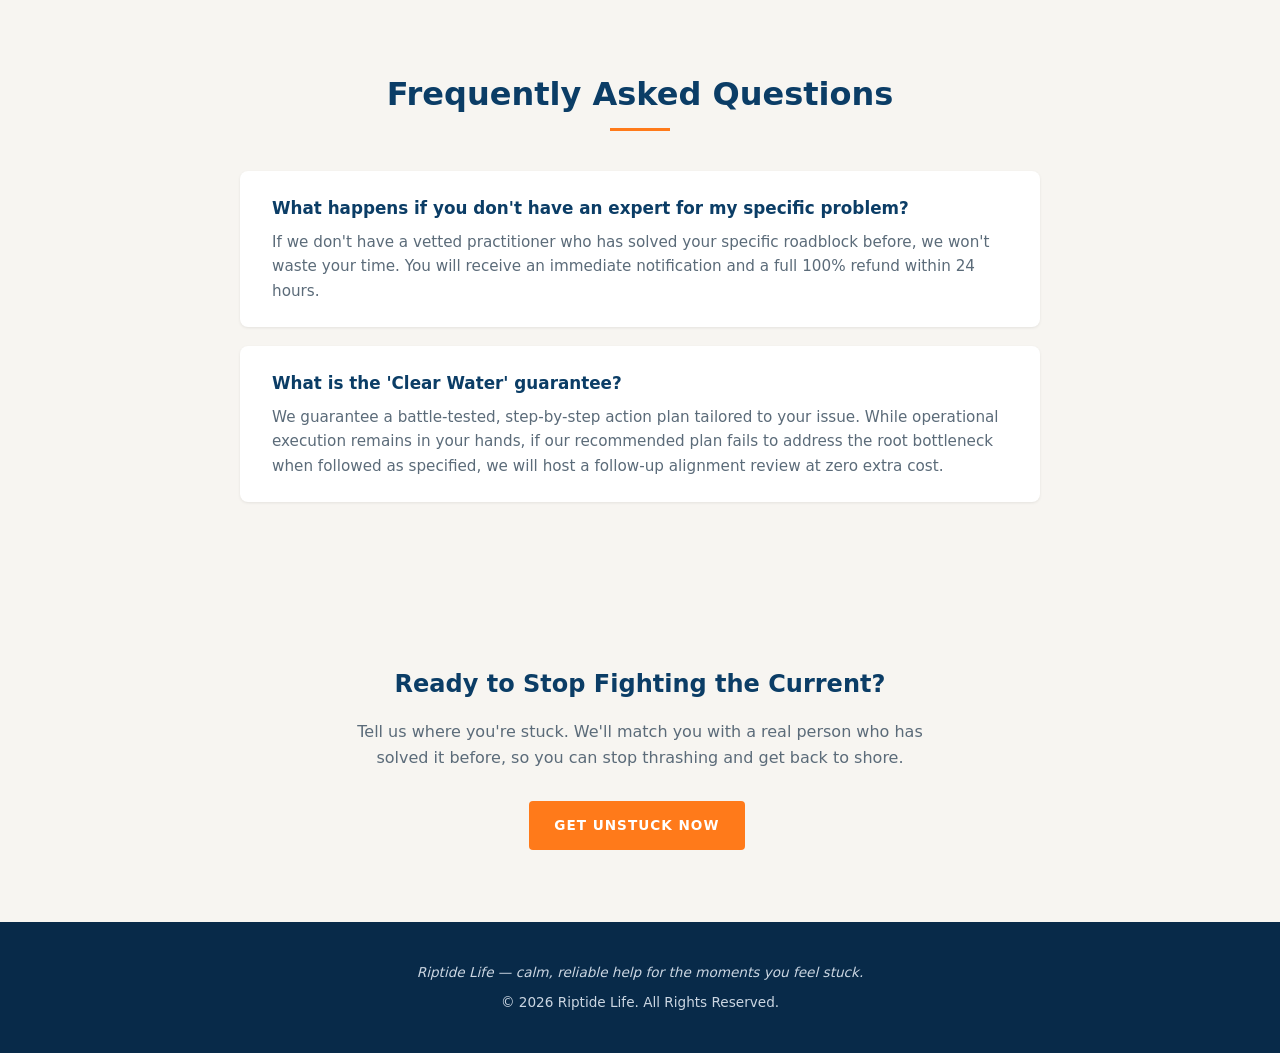
==== commit 4372a0cd: "Refine pricing card, practitioner badges, and add modal subheader" ====
--- a/index.html
+++ b/index.html
@@ -134,8 +134,8 @@
   <h2 class="section-title">Verified Battle-Tested Practitioner, Real Results</h2>
   <div class="section-underline"></div>
   <div class="badge-row">
-    <span class="badge">Dealership & Retail Operations</span>
-    <span class="badge">Supply Chain & Fulfillment Veterans</span>
+    <span class="badge">Dealership & Retail Operations (20+ Year Directors)</span>
+    <span class="badge">Supply Chain & Fulfillment (Former VP of Ops)</span>
     <span class="badge">Vetted Operational & Finance Executives</span>
   </div>
   <div class="grid-3">
@@ -172,8 +172,9 @@
     </div>
     <div class="card">
       <h3>On-Site Deep Dive</h3>
-      <p class="price">$149/hr</p>
-      <p>In-person deployment at your facility (10-hour minimum per specialist + travel).</p>
+      <p class="price">$149 / hr</p>
+      <p class="price-note">(10-hour minimum per specialist + travel)</p>
+      <p>In-person deployment at your facility.</p>
       <p class="best-for">Best for complex physical ops and workflow overhauls.</p>
     </div>
   </div>
@@ -210,6 +211,7 @@
   <div class="modal-box">
     <button class="modal-close" onclick="closeContactModal()" aria-label="Close">&times;</button>
     <h2 class="section-title" style="font-size:1.5rem;">Tell Us Where You're Stuck</h2>
+      <p class="modal-subheader">No long forms or commitments. Tell us where you're stuck, and we'll match you within 24 hours.</p>
     <form action="https://formspree.io/f/xzdnanqg" method="POST" id="contactForm">
       <div class="form-group">
         <label for="modal-name">Name</label>
--- a/styles.css
+++ b/styles.css
@@ -586,3 +586,52 @@
         max-width: 700px;
         margin: 1.5rem auto 0;
 }
+
+.card .price {
+    font-size: 1.8rem;
+    font-weight: 800;
+    color: var(--orange);
+    margin: 0.4rem 0;
+}
+
+.card .best-for {
+    font-size: 0.8rem;
+    color: var(--muted);
+    font-style: italic;
+    margin-top: 0.9rem;
+}
+
+.guarantee-box {
+    background: #fff4e8;
+    border-left: 3px solid var(--orange);
+    color: var(--navy);
+    font-weight: 600;
+    text-align: center;
+    padding: 1rem 1.5rem;
+    border-radius: 4px;
+    margin-top: 2.5rem;
+}
+
+.faq-list {
+    max-width: 800px;
+    margin: 0 auto;
+}
+
+.faq-item {
+    background: #fff;
+    border-radius: 8px;
+    padding: 1.5rem 2rem;
+    margin-bottom: 1.2rem;
+    box-shadow: 0 1px 3px rgba(0,0,0,0.08);
+}
+
+.faq-item h3 {
+    color: var(--navy);
+    font-size: 1.05rem;
+    margin-bottom: 0.5rem;
+}
+
+.faq-item p {
+    color: var(--muted);
+    font-size: 0.95rem;
+}
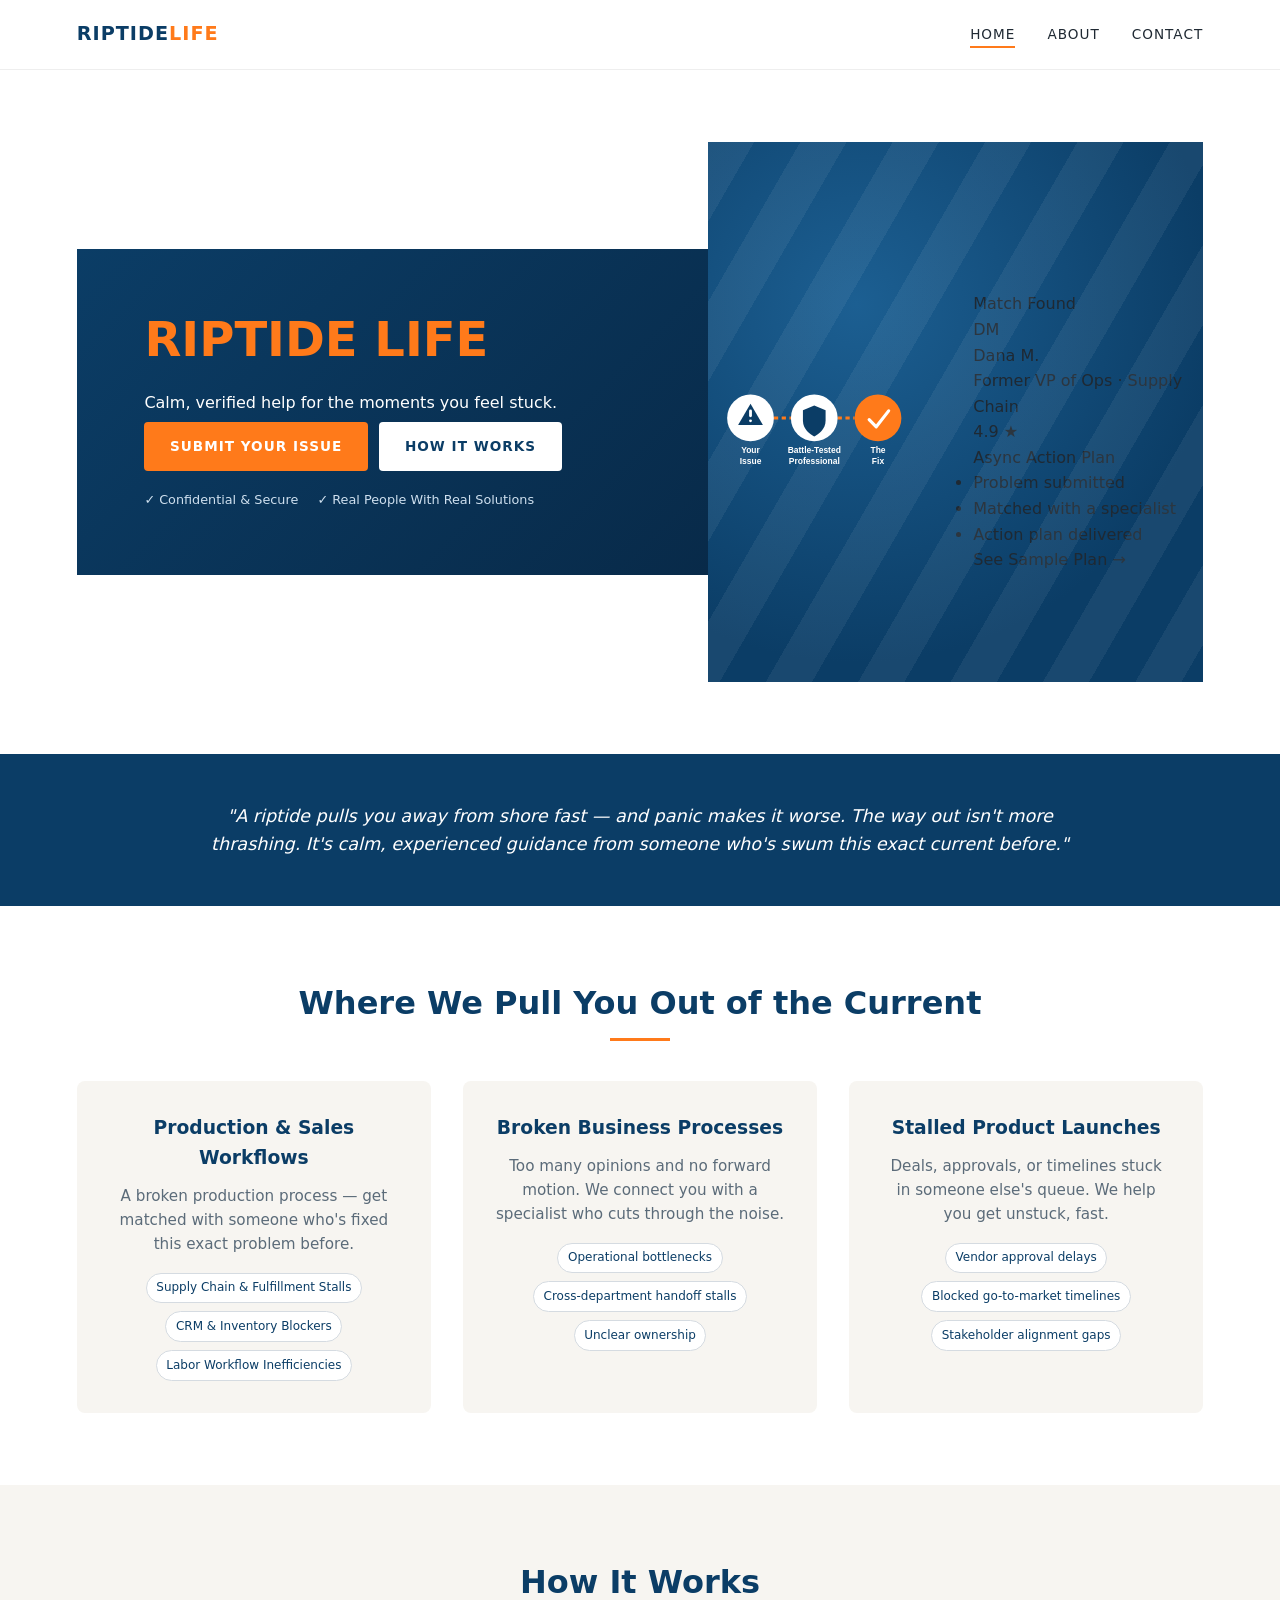
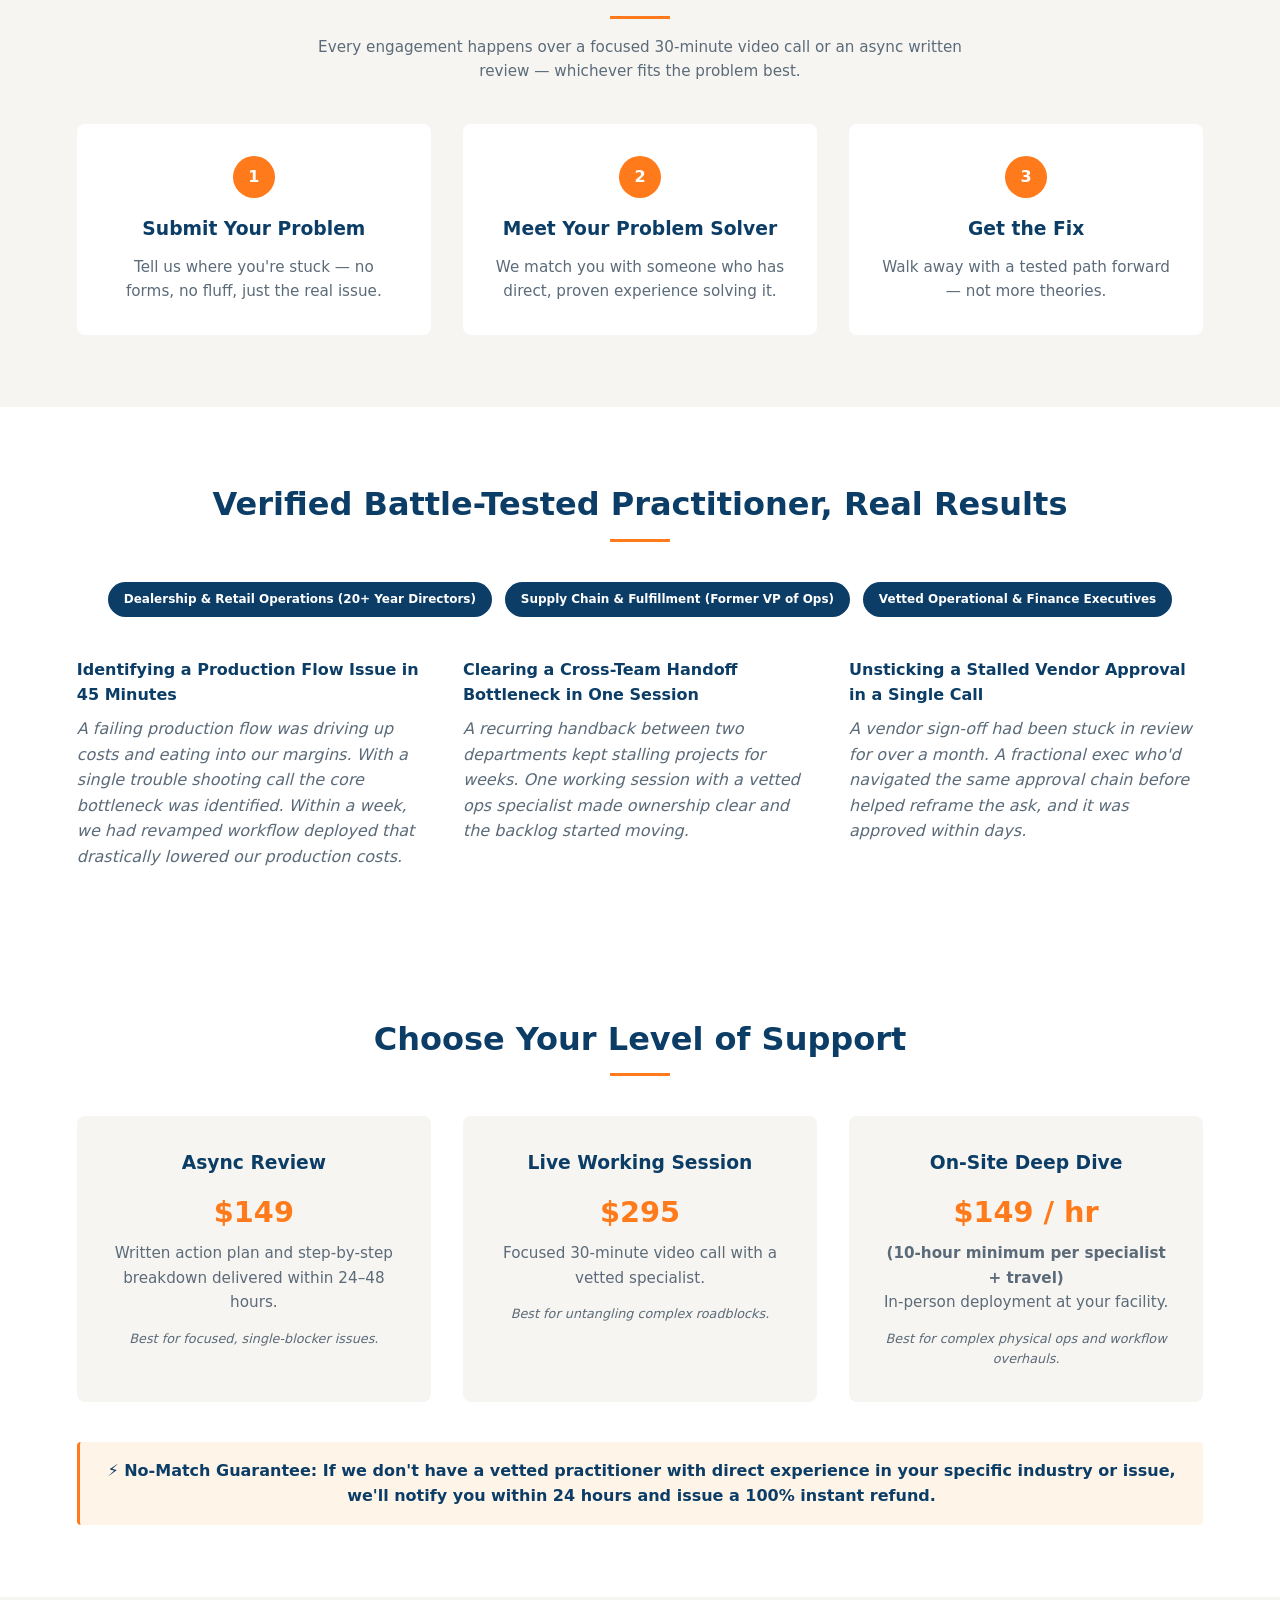
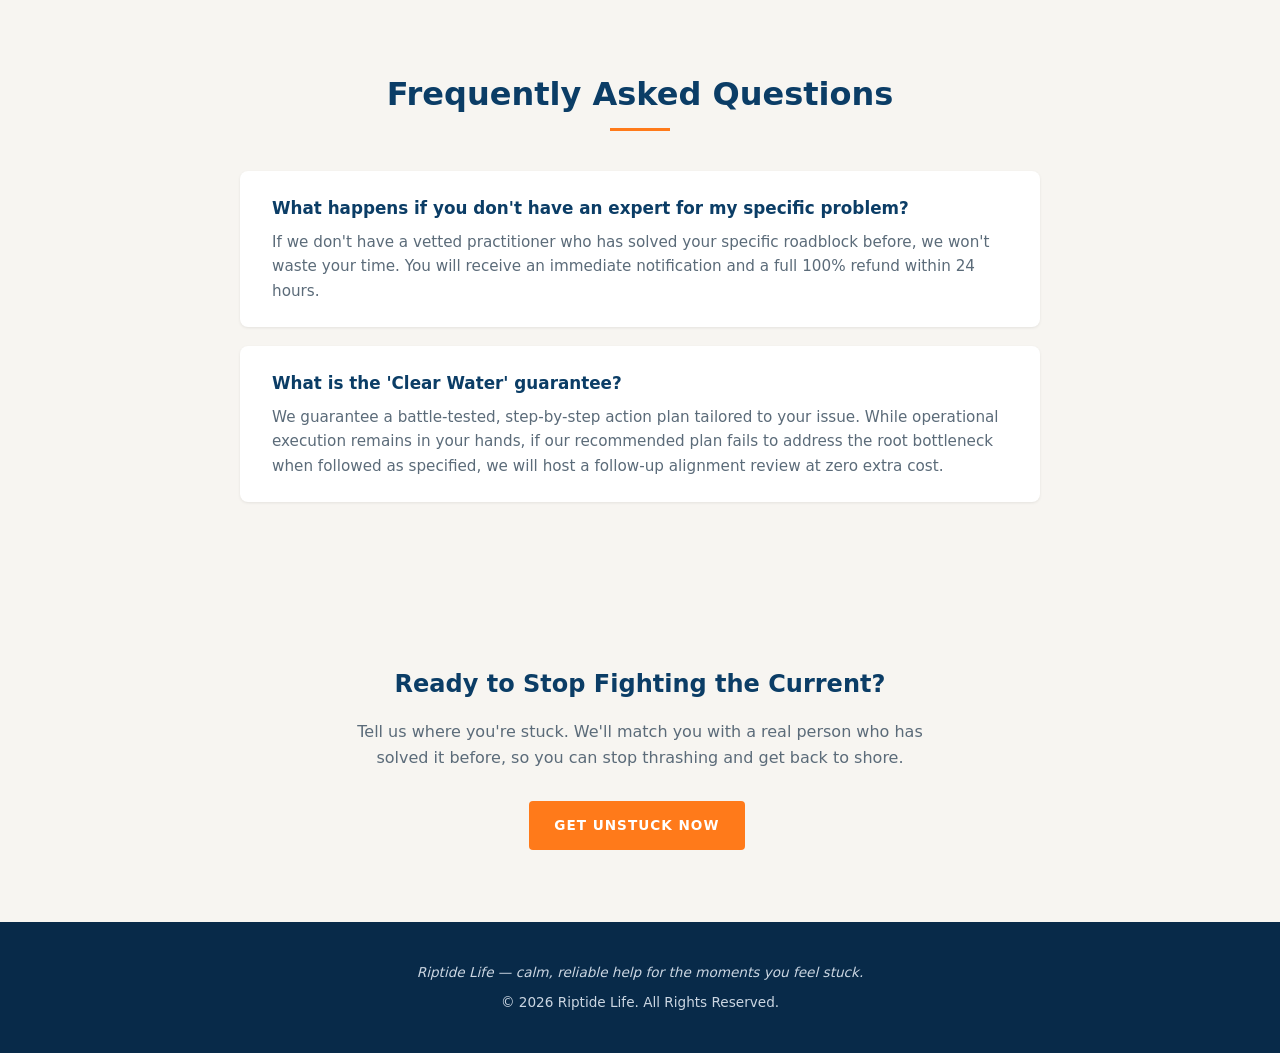
==== commit 38c3eabc: "Update index.html" ====
--- a/index.html
+++ b/index.html
@@ -31,41 +31,51 @@
       </div>
   </div>
 <div class="hero-visual">
-  <svg class="hero-svg" viewBox="0 0 600 280" xmlns="http://www.w3.org/2000/svg" role="img" aria-label="Diagram showing a problem being matched to a battle-tested professional who delivers the fix">
-    
-    <!-- Connecting Dashed Lines -->
-    <line x1="186" y1="110" x2="234" y2="110" stroke="#ff7a1a" stroke-width="8" stroke-dasharray="12 10"/>
-    <line x1="366" y1="110" x2="414" y2="110" stroke="#ff7a1a" stroke-width="8" stroke-dasharray="12 10"/>
-    
-    <!-- Node 1: Your Issue -->
-    <circle cx="120" cy="110" r="66" fill="#ffffff"/>
-    <!-- Warning Triangle -->
-    <path d="M120,70 L155,130 L85,130 Z" fill="#0b3d66"/>
-    <!-- Warning Exclamation (Cutout) -->
-    <rect x="116" y="86" width="8" height="22" rx="4" fill="#ffffff"/>
-    <rect x="116" y="114" width="8" height="8" rx="4" fill="#ffffff"/>
-    
-    <!-- Node 2: Battle-Tested Professional -->
-    <circle cx="300" cy="110" r="66" fill="#ffffff"/>
-    <!-- Shield Icon -->
-    <path d="M300,75 L332,88 L332,118 C332,142 312,156 300,162 C288,156 268,142 268,118 L268,88 Z" fill="#0b3d66"/>
-    
-    <!-- Node 3: The Fix -->
-    <circle cx="480" cy="110" r="66" fill="#ff7a1a"/>
-    <!-- Checkmark -->
-    <path d="M455,115 L475,135 L510,90" fill="none" stroke="#ffffff" stroke-width="9" stroke-linecap="round" stroke-linejoin="round"/>
-    
-    <!-- Text Labels -->
-    <text x="120" y="210" text-anchor="middle" fill="#ffffff" font-size="24" font-weight="800" font-family="Segoe UI, sans-serif">Your</text>
-    <text x="120" y="240" text-anchor="middle" fill="#ffffff" font-size="24" font-weight="800" font-family="Segoe UI, sans-serif">Issue</text>
-    
-    <text x="300" y="210" text-anchor="middle" fill="#ffffff" font-size="24" font-weight="800" font-family="Segoe UI, sans-serif">Battle-Tested</text>
-    <text x="300" y="240" text-anchor="middle" fill="#ffffff" font-size="24" font-weight="800" font-family="Segoe UI, sans-serif">Professional</text>
-    
-    <text x="480" y="210" text-anchor="middle" fill="#ffffff" font-size="24" font-weight="800" font-family="Segoe UI, sans-serif">The</text>
-    <text x="480" y="240" text-anchor="middle" fill="#ffffff" font-size="24" font-weight="800" font-family="Segoe UI, sans-serif">Fix</text>
-  </svg>
-</div>        
+  <div class="hero-steps">
+    <svg class="hero-svg" viewBox="0 0 600 280" xmlns="http://www.w3.org/2000/svg" role="img" aria-label="Diagram showing a problem being matched to a battle-tested professional who delivers the fix">
+      <line x1="186" y1="110" x2="234" y2="110" stroke="#ff7a1a" stroke-width="8" stroke-dasharray="12 10"/>
+      <line x1="366" y1="110" x2="414" y2="110" stroke="#ff7a1a" stroke-width="8" stroke-dasharray="12 10"/>
+      <circle cx="120" cy="110" r="66" fill="#ffffff"/>
+      <path d="M120,70 L155,130 L85,130 Z" fill="#0b3d66"/>
+      <rect x="116" y="86" width="8" height="22" rx="4" fill="#ffffff"/>
+      <rect x="116" y="114" width="8" height="8" rx="4" fill="#ffffff"/>
+      <circle cx="300" cy="110" r="66" fill="#ffffff"/>
+      <path d="M300,75 L332,88 L332,118 C332,142 312,156 300,162 C288,156 268,142 268,118 L268,88 Z" fill="#0b3d66"/>
+      <circle cx="480" cy="110" r="66" fill="#ff7a1a"/>
+      <path d="M455,115 L475,135 L510,90" fill="none" stroke="#ffffff" stroke-width="9" stroke-linecap="round" stroke-linejoin="round"/>
+      <text x="120" y="210" text-anchor="middle" fill="#ffffff" font-size="24" font-weight="800" font-family="Segoe UI, sans-serif">Your</text>
+      <text x="120" y="240" text-anchor="middle" fill="#ffffff" font-size="24" font-weight="800" font-family="Segoe UI, sans-serif">Issue</text>
+      <text x="300" y="210" text-anchor="middle" fill="#ffffff" font-size="24" font-weight="800" font-family="Segoe UI, sans-serif">Battle-Tested</text>
+      <text x="300" y="240" text-anchor="middle" fill="#ffffff" font-size="24" font-weight="800" font-family="Segoe UI, sans-serif">Professional</text>
+      <text x="480" y="210" text-anchor="middle" fill="#ffffff" font-size="24" font-weight="800" font-family="Segoe UI, sans-serif">The</text>
+      <text x="480" y="240" text-anchor="middle" fill="#ffffff" font-size="24" font-weight="800" font-family="Segoe UI, sans-serif">Fix</text>
+    </svg>
+  </div>
+  <div class="hero-preview-card">
+    <div class="preview-card__header">
+      <span class="preview-card__status-dot"></span>
+      <span class="preview-card__status-text">Match Found</span>
+    </div>
+    <div class="preview-card__practitioner">
+      <div class="preview-card__avatar">DM</div>
+      <div class="preview-card__info">
+        <p class="preview-card__name">Dana M.</p>
+        <p class="preview-card__specialty">Former VP of Ops &middot; Supply Chain</p>
+      </div>
+      <span class="preview-card__rating">4.9 &#9733;</span>
+    </div>
+    <div class="preview-card__divider"></div>
+    <div class="preview-card__plan">
+      <p class="preview-card__plan-label">Async Action Plan</p>
+      <ul class="preview-card__plan-list">
+        <li><span class="dot dot--done"></span>Problem submitted</li>
+        <li><span class="dot dot--done"></span>Matched with a specialist</li>
+        <li><span class="dot dot--pending"></span>Action plan delivered</li>
+      </ul>
+    </div>
+    <a href="#how-it-works" class="preview-card__cta">See Sample Plan &rarr;</a>
+  </div>
+</div>
 </section>
 
 <div class="band-quote">
--- a/styles.css
+++ b/styles.css
@@ -635,3 +635,17 @@
     color: var(--muted);
     font-size: 0.95rem;
 }
+
+.price-note {
+    font-size: 0.8rem;
+    font-weight: 700;
+    color: var(--navy);
+    margin-top: 0.3rem;
+}
+
+.modal-subheader {
+    font-size: 0.85rem;
+    color: var(--muted);
+    margin: 0.5rem 0 1.2rem;
+    line-height: 1.5;
+}
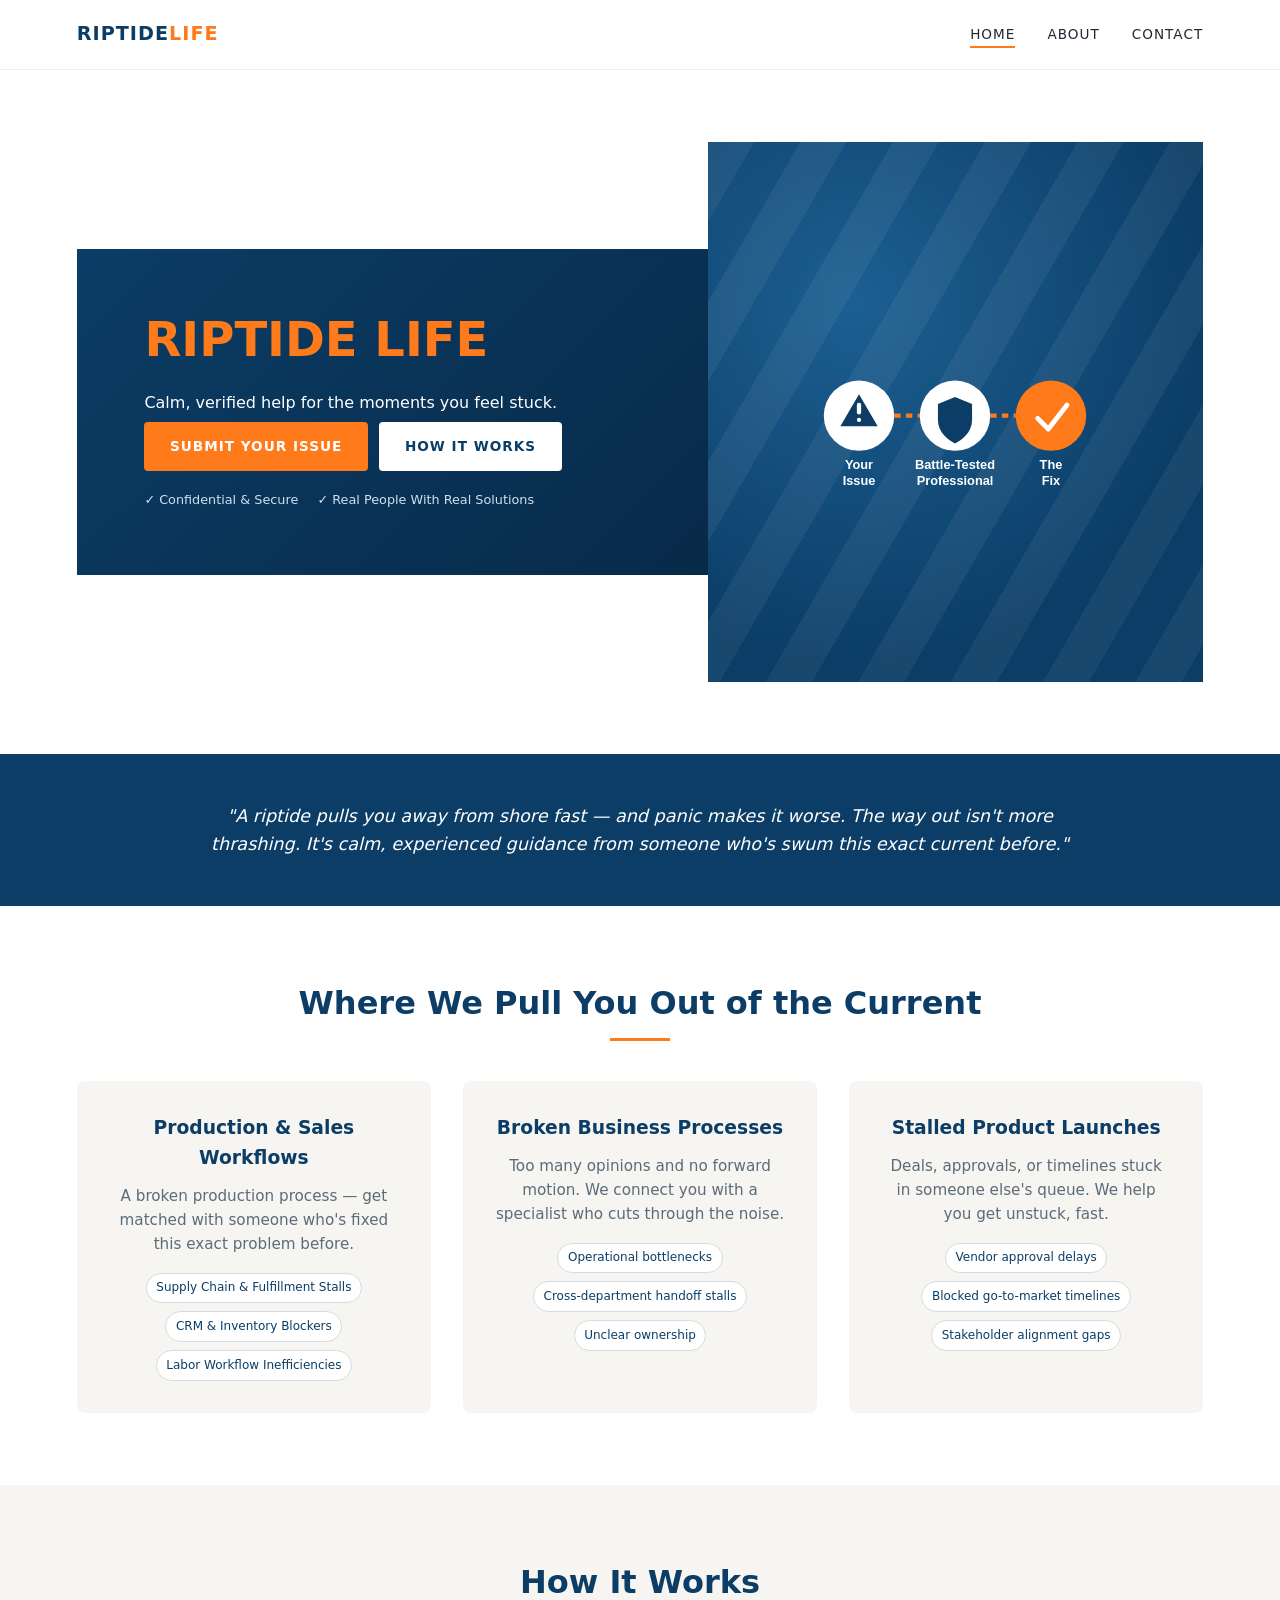
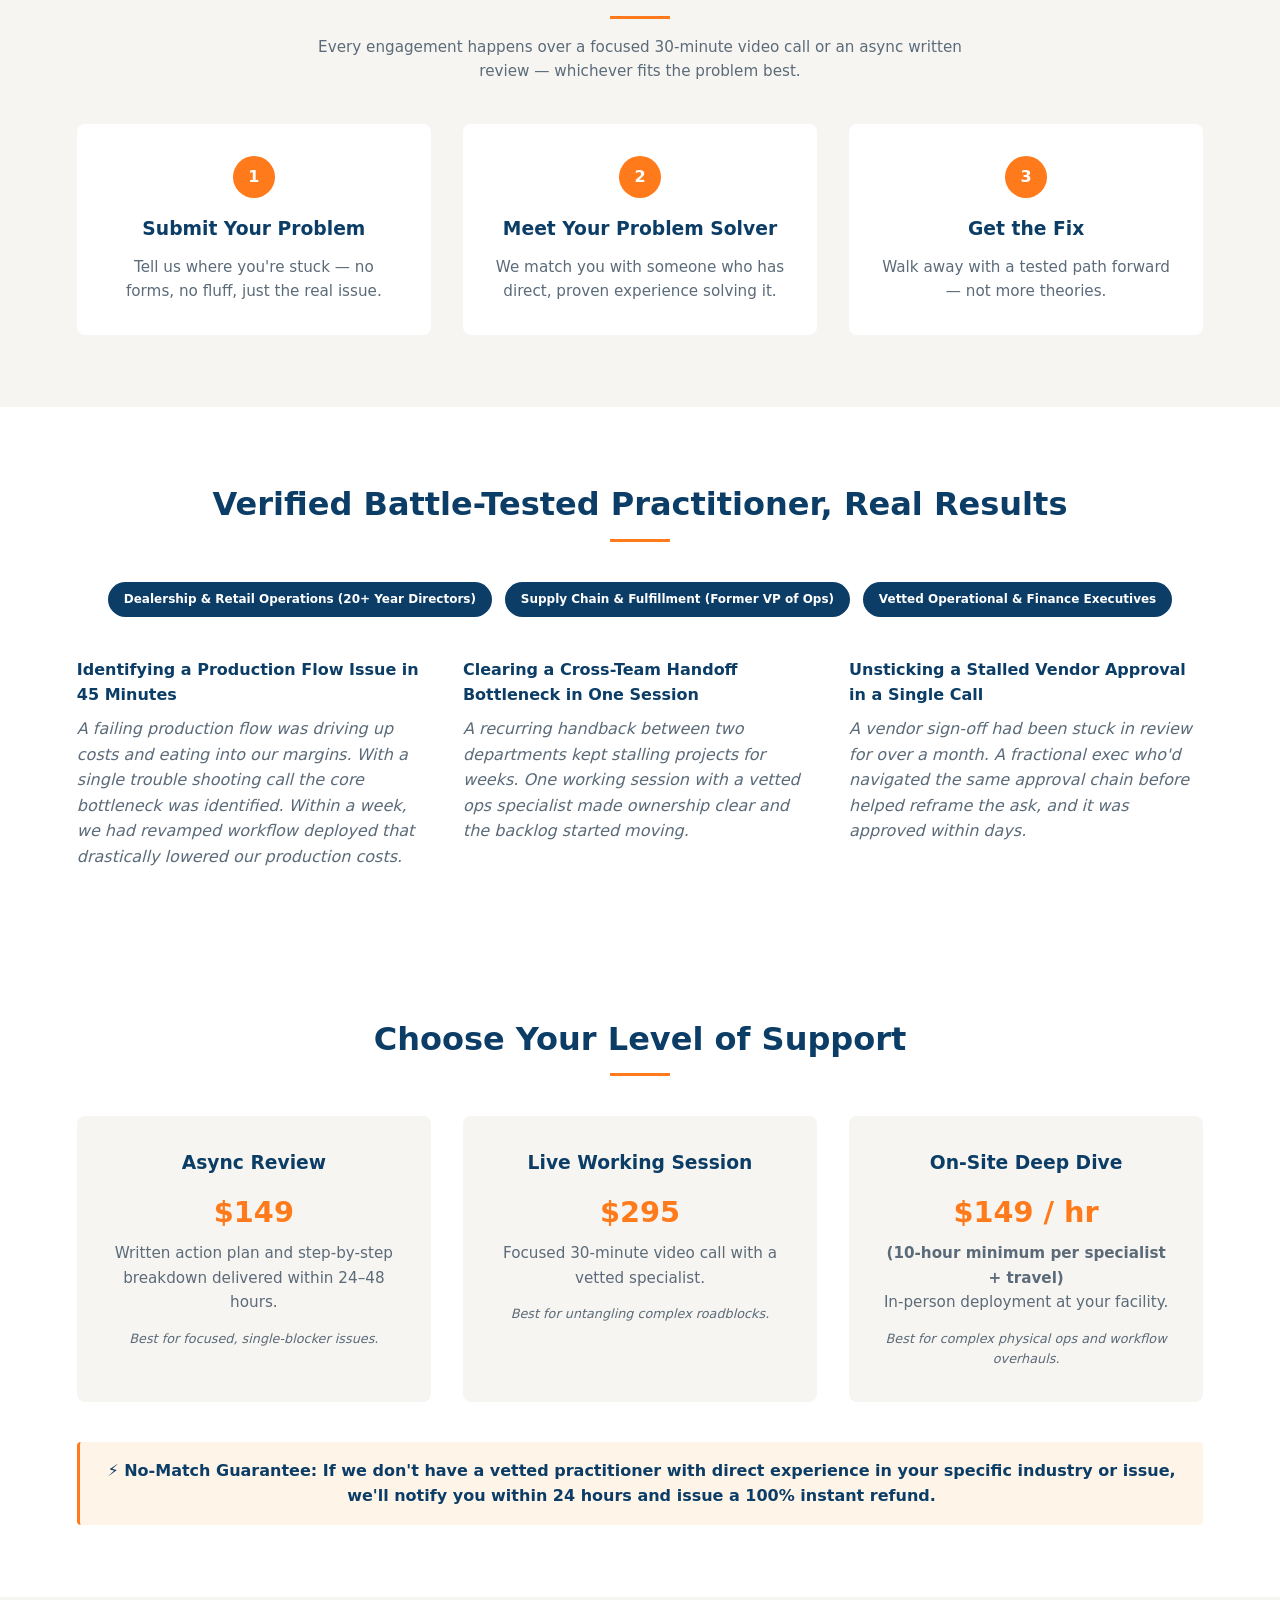
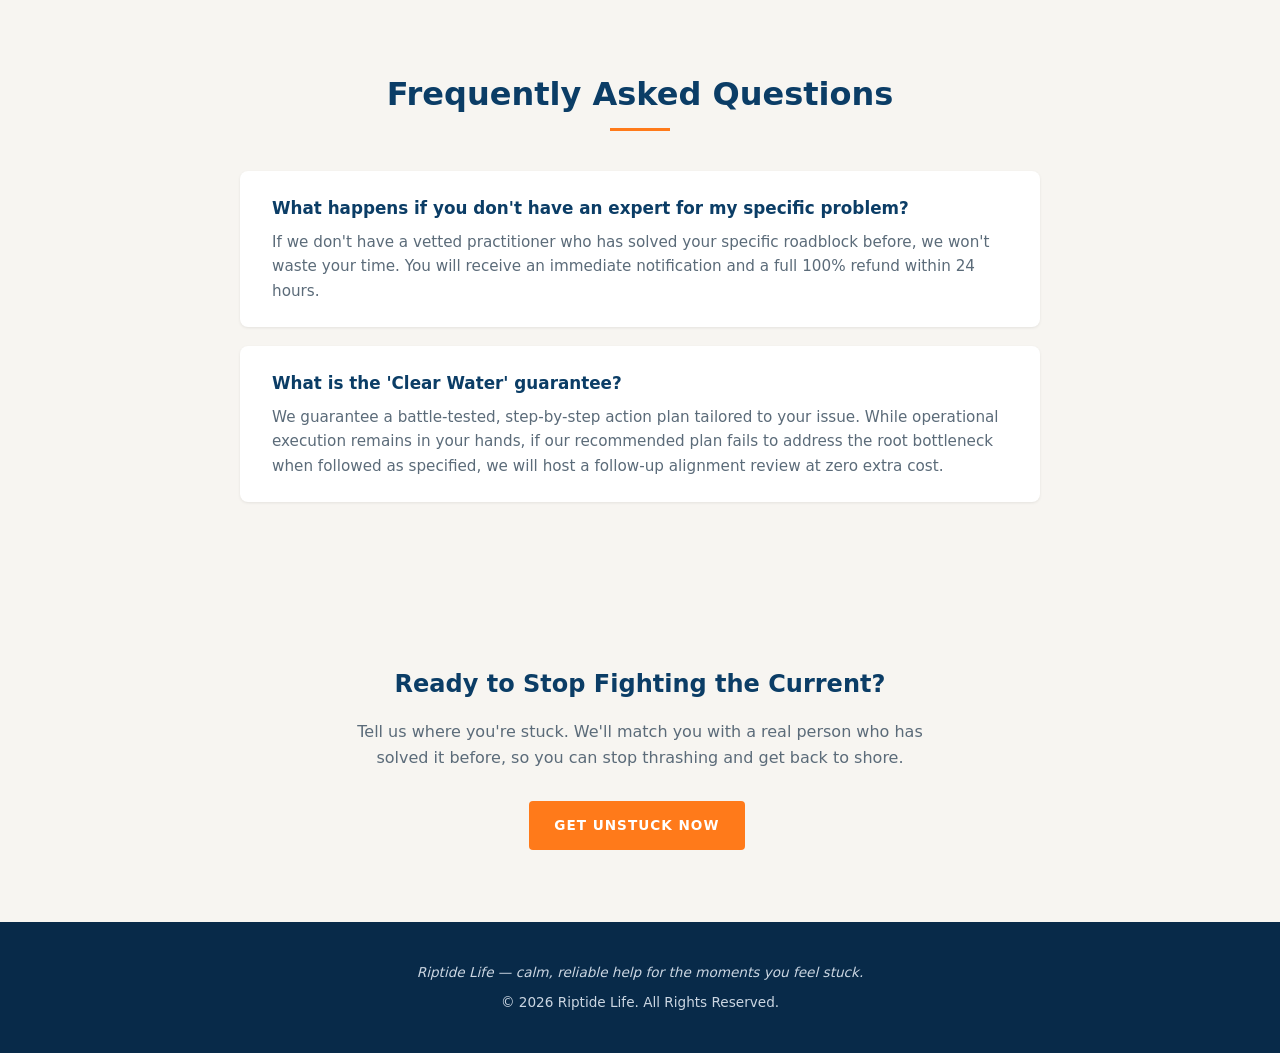
==== commit cc84fec4: "Update index.html" ====
--- a/index.html
+++ b/index.html
@@ -31,50 +31,24 @@
       </div>
   </div>
 <div class="hero-visual">
-  <div class="hero-steps">
-    <svg class="hero-svg" viewBox="0 0 600 280" xmlns="http://www.w3.org/2000/svg" role="img" aria-label="Diagram showing a problem being matched to a battle-tested professional who delivers the fix">
-      <line x1="186" y1="110" x2="234" y2="110" stroke="#ff7a1a" stroke-width="8" stroke-dasharray="12 10"/>
-      <line x1="366" y1="110" x2="414" y2="110" stroke="#ff7a1a" stroke-width="8" stroke-dasharray="12 10"/>
-      <circle cx="120" cy="110" r="66" fill="#ffffff"/>
-      <path d="M120,70 L155,130 L85,130 Z" fill="#0b3d66"/>
-      <rect x="116" y="86" width="8" height="22" rx="4" fill="#ffffff"/>
-      <rect x="116" y="114" width="8" height="8" rx="4" fill="#ffffff"/>
-      <circle cx="300" cy="110" r="66" fill="#ffffff"/>
-      <path d="M300,75 L332,88 L332,118 C332,142 312,156 300,162 C288,156 268,142 268,118 L268,88 Z" fill="#0b3d66"/>
-      <circle cx="480" cy="110" r="66" fill="#ff7a1a"/>
-      <path d="M455,115 L475,135 L510,90" fill="none" stroke="#ffffff" stroke-width="9" stroke-linecap="round" stroke-linejoin="round"/>
-      <text x="120" y="210" text-anchor="middle" fill="#ffffff" font-size="24" font-weight="800" font-family="Segoe UI, sans-serif">Your</text>
-      <text x="120" y="240" text-anchor="middle" fill="#ffffff" font-size="24" font-weight="800" font-family="Segoe UI, sans-serif">Issue</text>
-      <text x="300" y="210" text-anchor="middle" fill="#ffffff" font-size="24" font-weight="800" font-family="Segoe UI, sans-serif">Battle-Tested</text>
-      <text x="300" y="240" text-anchor="middle" fill="#ffffff" font-size="24" font-weight="800" font-family="Segoe UI, sans-serif">Professional</text>
-      <text x="480" y="210" text-anchor="middle" fill="#ffffff" font-size="24" font-weight="800" font-family="Segoe UI, sans-serif">The</text>
-      <text x="480" y="240" text-anchor="middle" fill="#ffffff" font-size="24" font-weight="800" font-family="Segoe UI, sans-serif">Fix</text>
-    </svg>
-  </div>
-  <div class="hero-preview-card">
-    <div class="preview-card__header">
-      <span class="preview-card__status-dot"></span>
-      <span class="preview-card__status-text">Match Found</span>
-    </div>
-    <div class="preview-card__practitioner">
-      <div class="preview-card__avatar">DM</div>
-      <div class="preview-card__info">
-        <p class="preview-card__name">Dana M.</p>
-        <p class="preview-card__specialty">Former VP of Ops &middot; Supply Chain</p>
-      </div>
-      <span class="preview-card__rating">4.9 &#9733;</span>
-    </div>
-    <div class="preview-card__divider"></div>
-    <div class="preview-card__plan">
-      <p class="preview-card__plan-label">Async Action Plan</p>
-      <ul class="preview-card__plan-list">
-        <li><span class="dot dot--done"></span>Problem submitted</li>
-        <li><span class="dot dot--done"></span>Matched with a specialist</li>
-        <li><span class="dot dot--pending"></span>Action plan delivered</li>
-      </ul>
-    </div>
-    <a href="#how-it-works" class="preview-card__cta">See Sample Plan &rarr;</a>
-  </div>
+  <svg class="hero-svg hero-svg--lg" viewBox="0 0 600 280" xmlns="http://www.w3.org/2000/svg" role="img" aria-label="Diagram showing a problem being matched to a battle-tested professional who delivers the fix">
+    <line class="flow-line" x1="186" y1="110" x2="234" y2="110" stroke="#ff7a1a" stroke-width="8" stroke-dasharray="12 10"/>
+    <line class="flow-line" x1="366" y1="110" x2="414" y2="110" stroke="#ff7a1a" stroke-width="8" stroke-dasharray="12 10"/>
+    <circle cx="120" cy="110" r="66" fill="#ffffff"/>
+    <path d="M120,70 L155,130 L85,130 Z" fill="#0b3d66"/>
+    <rect x="116" y="86" width="8" height="22" rx="4" fill="#ffffff"/>
+    <rect x="116" y="114" width="8" height="8" rx="4" fill="#ffffff"/>
+    <circle cx="300" cy="110" r="66" fill="#ffffff"/>
+    <path d="M300,75 L332,88 L332,118 C332,142 312,156 300,162 C288,156 268,142 268,118 L268,88 Z" fill="#0b3d66"/>
+    <circle cx="480" cy="110" r="66" fill="#ff7a1a"/>
+    <path d="M455,115 L475,135 L510,90" fill="none" stroke="#ffffff" stroke-width="9" stroke-linecap="round" stroke-linejoin="round"/>
+    <text x="120" y="210" text-anchor="middle" fill="#ffffff" font-size="24" font-weight="800" font-family="Segoe UI, sans-serif">Your</text>
+    <text x="120" y="240" text-anchor="middle" fill="#ffffff" font-size="24" font-weight="800" font-family="Segoe UI, sans-serif">Issue</text>
+    <text x="300" y="210" text-anchor="middle" fill="#ffffff" font-size="24" font-weight="800" font-family="Segoe UI, sans-serif">Battle-Tested</text>
+    <text x="300" y="240" text-anchor="middle" fill="#ffffff" font-size="24" font-weight="800" font-family="Segoe UI, sans-serif">Professional</text>
+    <text x="480" y="210" text-anchor="middle" fill="#ffffff" font-size="24" font-weight="800" font-family="Segoe UI, sans-serif">The</text>
+    <text x="480" y="240" text-anchor="middle" fill="#ffffff" font-size="24" font-weight="800" font-family="Segoe UI, sans-serif">Fix</text>
+  </svg>
 </div>
 </section>
 
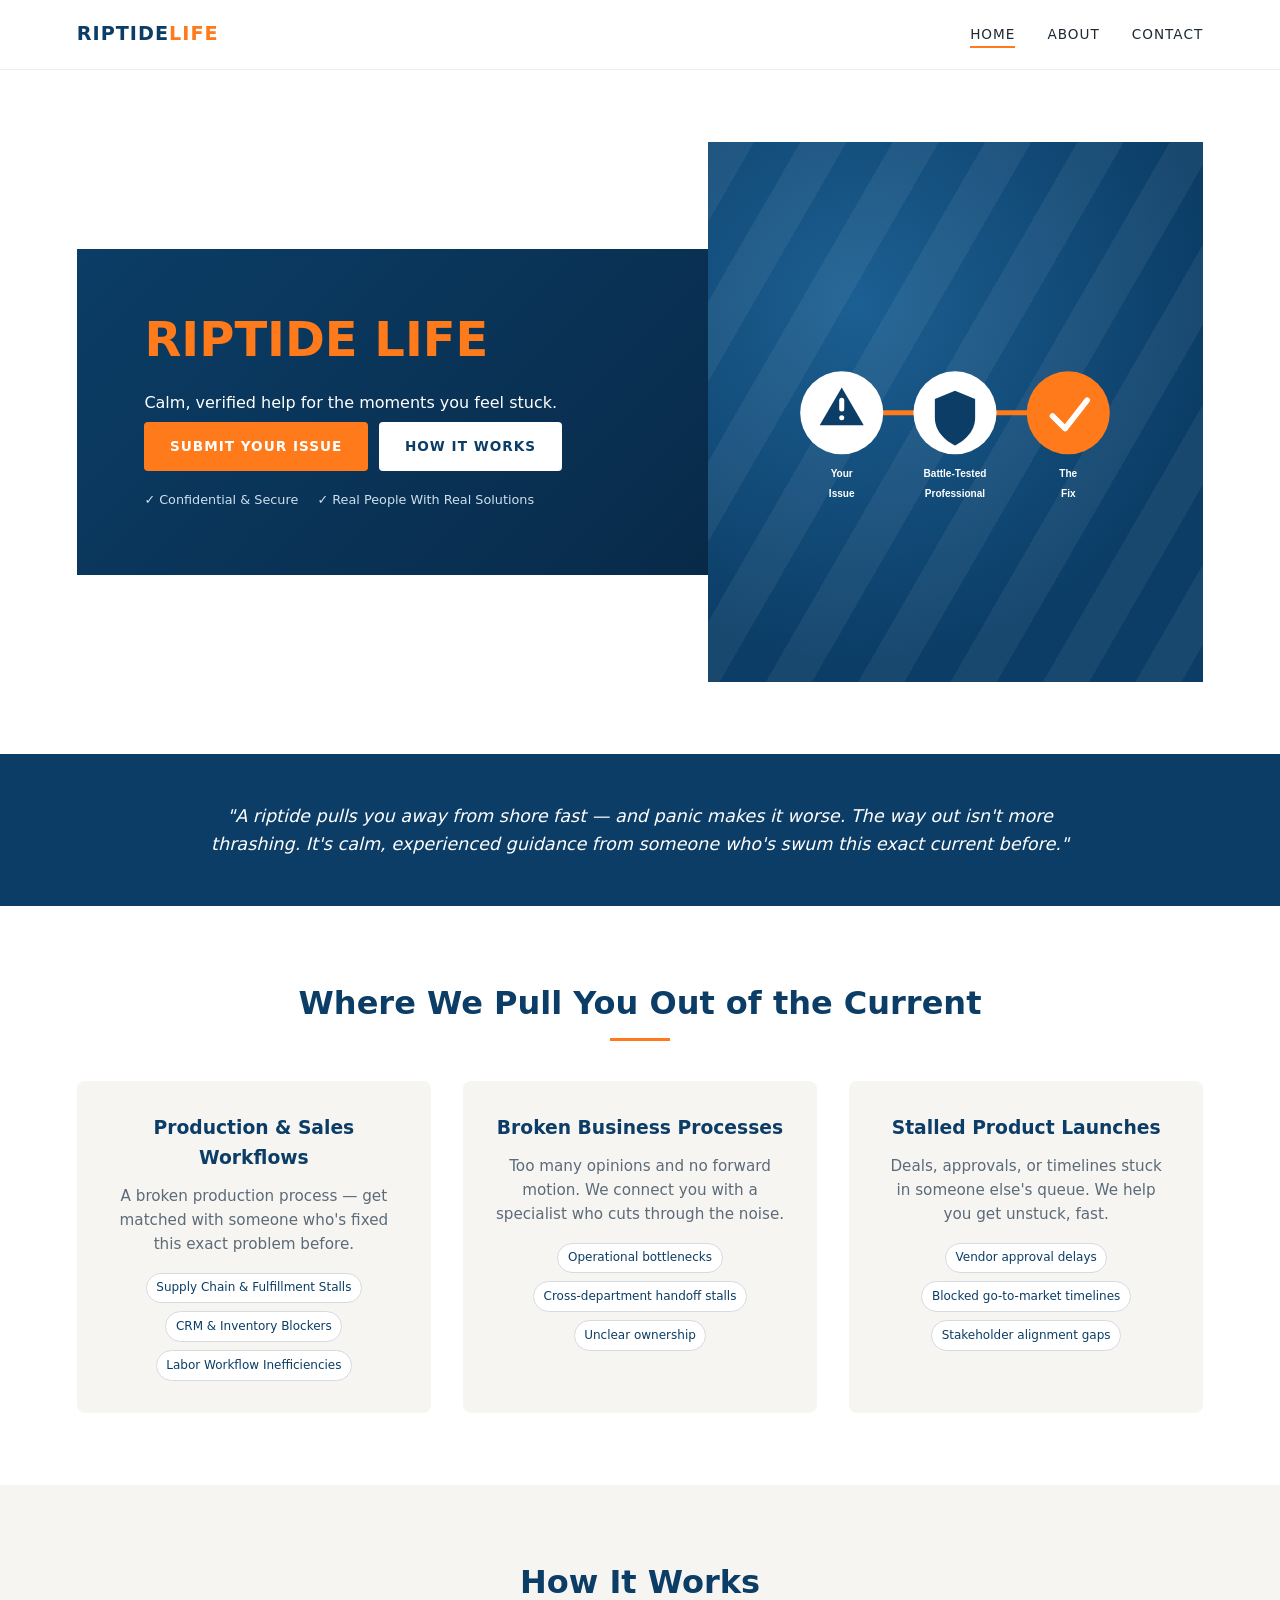
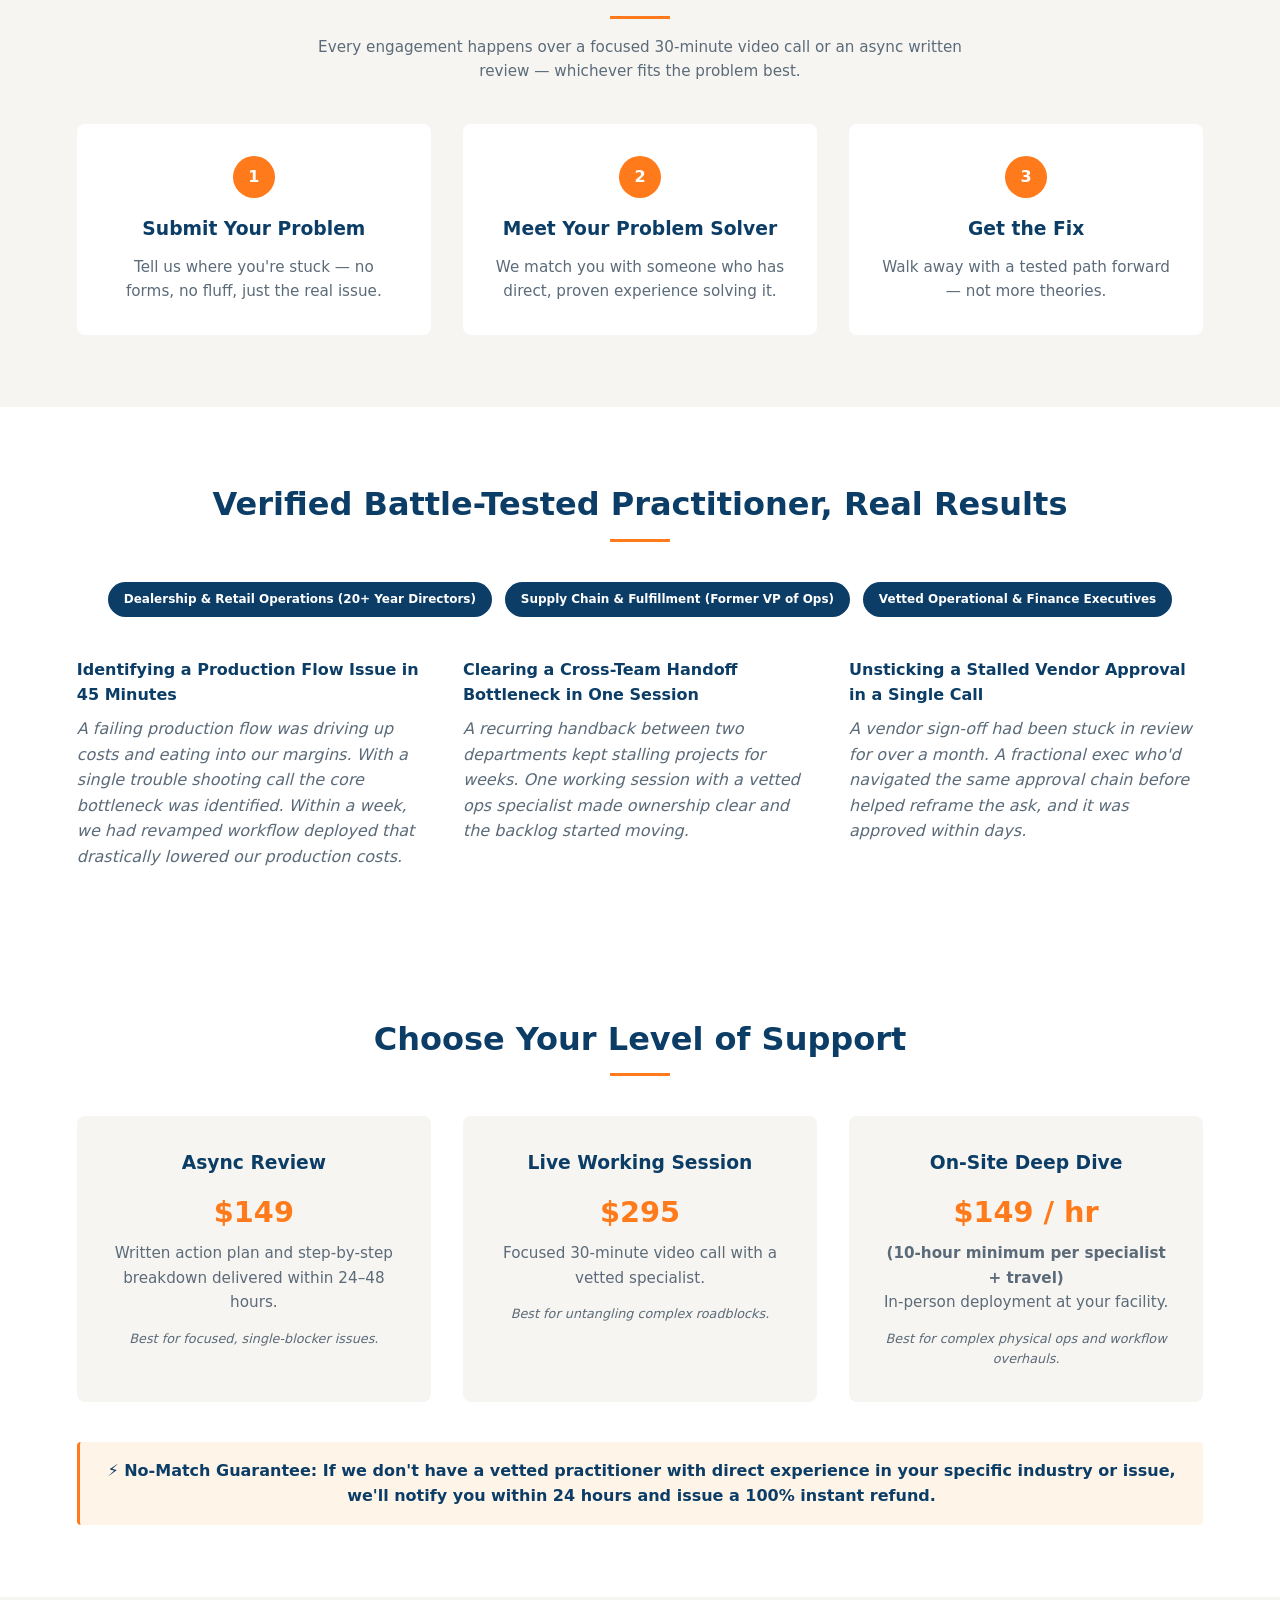
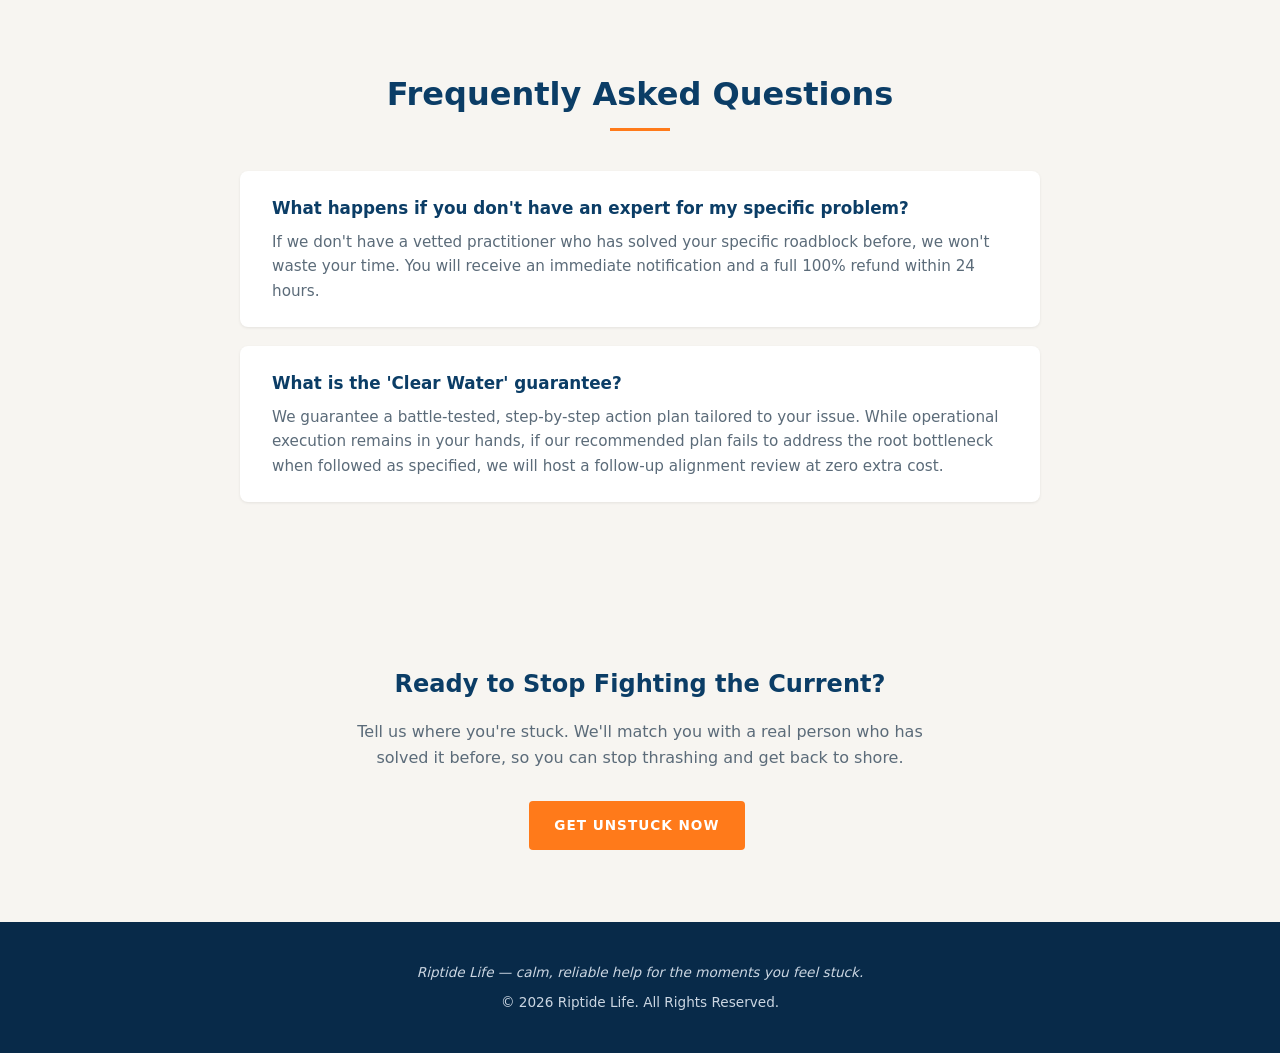
==== commit 9f4fa1bf: "Upgrade hero visual: bigger icons/text + scaled diagram" ====
--- a/index.html
+++ b/index.html
@@ -32,22 +32,26 @@
   </div>
 <div class="hero-visual">
   <svg class="hero-svg hero-svg--lg" viewBox="0 0 600 280" xmlns="http://www.w3.org/2000/svg" role="img" aria-label="Diagram showing a problem being matched to a battle-tested professional who delivers the fix">
-    <line class="flow-line" x1="186" y1="110" x2="234" y2="110" stroke="#ff7a1a" stroke-width="8" stroke-dasharray="12 10"/>
-    <line class="flow-line" x1="366" y1="110" x2="414" y2="110" stroke="#ff7a1a" stroke-width="8" stroke-dasharray="12 10"/>
-    <circle cx="120" cy="110" r="66" fill="#ffffff"/>
-    <path d="M120,70 L155,130 L85,130 Z" fill="#0b3d66"/>
-    <rect x="116" y="86" width="8" height="22" rx="4" fill="#ffffff"/>
-    <rect x="116" y="114" width="8" height="8" rx="4" fill="#ffffff"/>
-    <circle cx="300" cy="110" r="66" fill="#ffffff"/>
-    <path d="M300,75 L332,88 L332,118 C332,142 312,156 300,162 C288,156 268,142 268,118 L268,88 Z" fill="#0b3d66"/>
-    <circle cx="480" cy="110" r="66" fill="#ff7a1a"/>
-    <path d="M455,115 L475,135 L510,90" fill="none" stroke="#ffffff" stroke-width="9" stroke-linecap="round" stroke-linejoin="round"/>
-    <text x="120" y="210" text-anchor="middle" fill="#ffffff" font-size="24" font-weight="800" font-family="Segoe UI, sans-serif">Your</text>
-    <text x="120" y="240" text-anchor="middle" fill="#ffffff" font-size="24" font-weight="800" font-family="Segoe UI, sans-serif">Issue</text>
-    <text x="300" y="210" text-anchor="middle" fill="#ffffff" font-size="24" font-weight="800" font-family="Segoe UI, sans-serif">Battle-Tested</text>
-    <text x="300" y="240" text-anchor="middle" fill="#ffffff" font-size="24" font-weight="800" font-family="Segoe UI, sans-serif">Professional</text>
-    <text x="480" y="210" text-anchor="middle" fill="#ffffff" font-size="24" font-weight="800" font-family="Segoe UI, sans-serif">The</text>
-    <text x="480" y="240" text-anchor="middle" fill="#ffffff" font-size="24" font-weight="800" font-family="Segoe UI, sans-serif">Fix</text>
+    <g transform="translate(300,140) scale(1.18) translate(-300,-140)">
+      <line class="flow-line flow-line--1" x1="186" y1="110" x2="234" y2="110" stroke="#ff7a1a" stroke-width="8" stroke-linecap="round"/>
+      <line class="flow-line flow-line--2" x1="366" y1="110" x2="414" y2="110" stroke="#ff7a1a" stroke-width="8" stroke-linecap="round"/>
+      <circle class="flow-spark flow-spark--1" r="7" fill="#ffffff"/>
+      <circle class="flow-spark flow-spark--2" r="7" fill="#ffffff"/>
+      <circle cx="120" cy="110" r="66" fill="#ffffff"/>
+      <path d="M120,70 L155,130 L85,130 Z" fill="#0b3d66"/>
+      <rect x="116" y="86" width="8" height="22" rx="4" fill="#ffffff"/>
+      <rect x="116" y="114" width="8" height="8" rx="4" fill="#ffffff"/>
+      <circle cx="300" cy="110" r="66" fill="#ffffff"/>
+      <path d="M300,75 L332,88 L332,118 C332,142 312,156 300,162 C288,156 268,142 268,118 L268,88 Z" fill="#0b3d66"/>
+      <circle cx="480" cy="110" r="66" fill="#ff7a1a"/>
+      <path d="M455,115 L475,135 L510,90" fill="none" stroke="#ffffff" stroke-width="9" stroke-linecap="round" stroke-linejoin="round"/>
+      <text class="flow-label" x="120" y="212" text-anchor="middle" fill="#ffffff" font-weight="900" font-family="Segoe UI, sans-serif">Your</text>
+      <text class="flow-label" x="120" y="244" text-anchor="middle" fill="#ffffff" font-weight="900" font-family="Segoe UI, sans-serif">Issue</text>
+      <text class="flow-label" x="300" y="212" text-anchor="middle" fill="#ffffff" font-weight="900" font-family="Segoe UI, sans-serif">Battle-Tested</text>
+      <text class="flow-label" x="300" y="244" text-anchor="middle" fill="#ffffff" font-weight="900" font-family="Segoe UI, sans-serif">Professional</text>
+      <text class="flow-label" x="480" y="212" text-anchor="middle" fill="#ffffff" font-weight="900" font-family="Segoe UI, sans-serif">The</text>
+      <text class="flow-label" x="480" y="244" text-anchor="middle" fill="#ffffff" font-weight="900" font-family="Segoe UI, sans-serif">Fix</text>
+    </g>
   </svg>
 </div>
 </section>
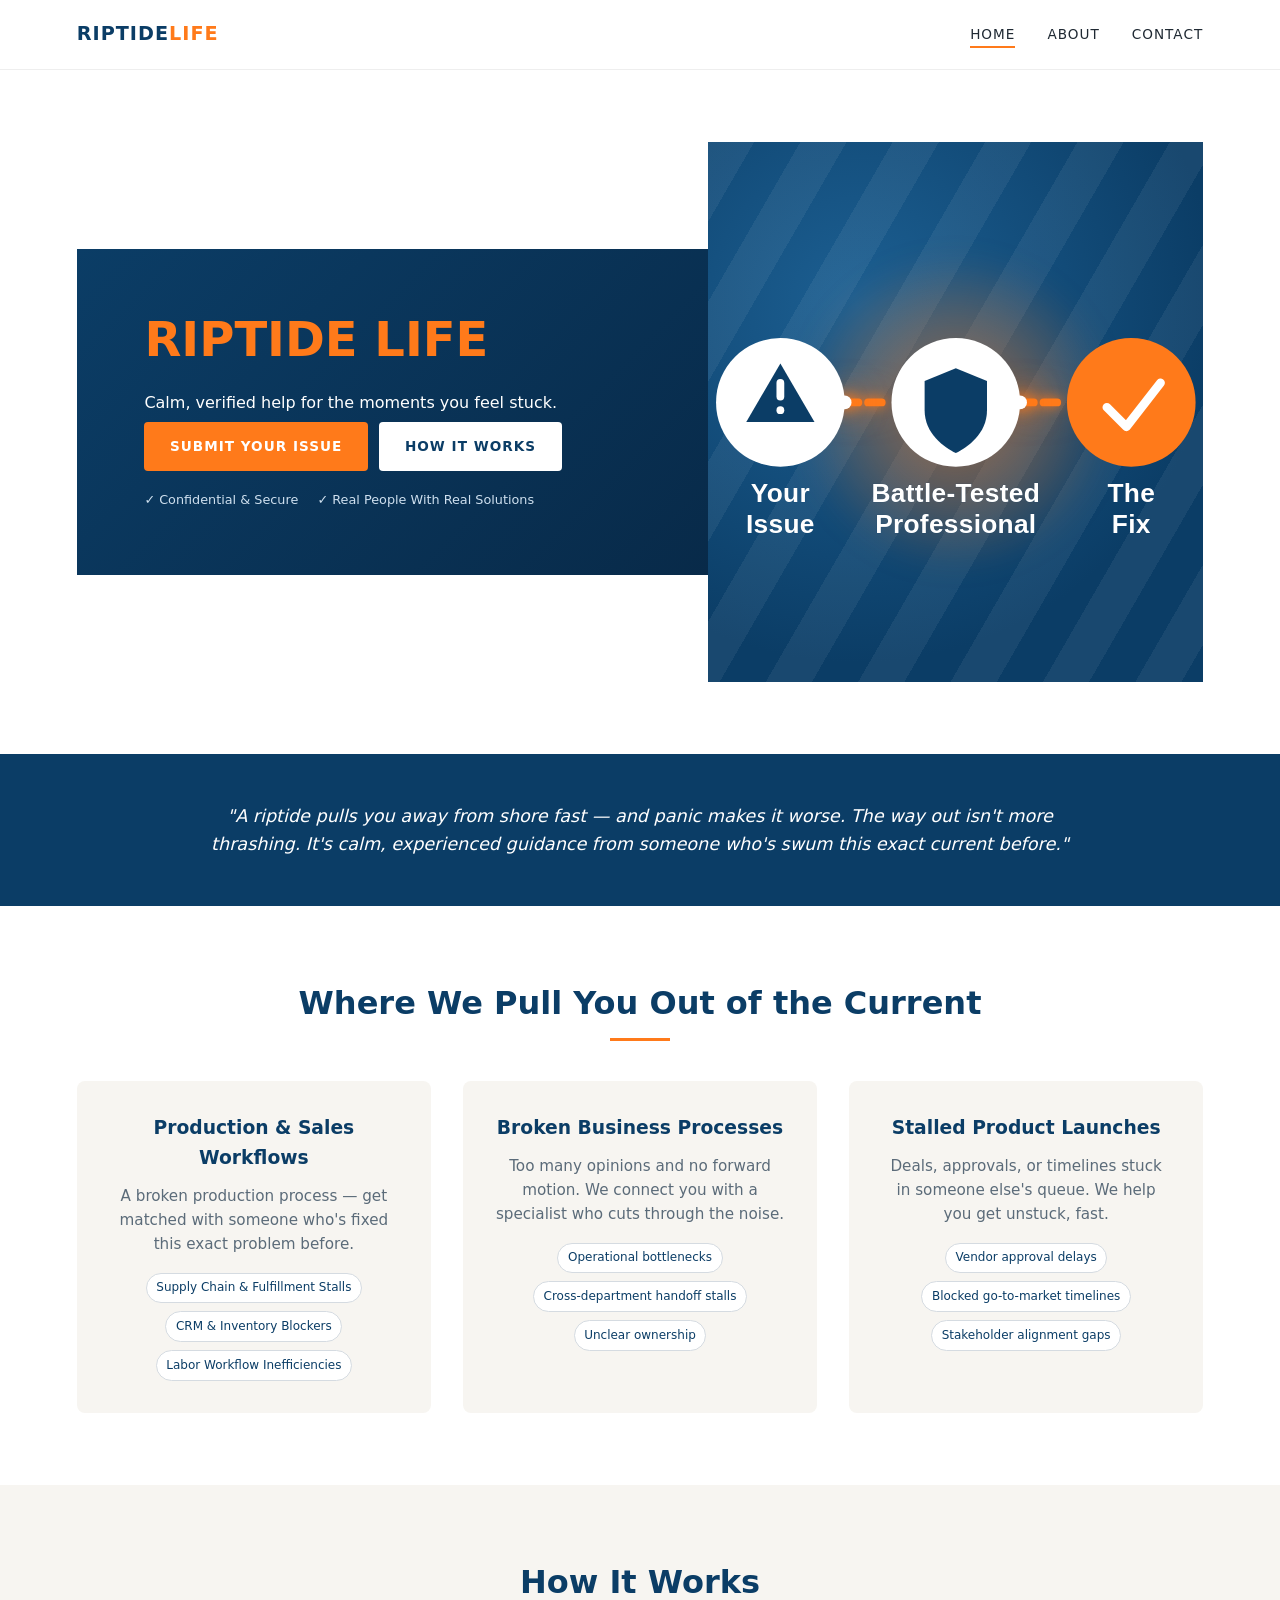
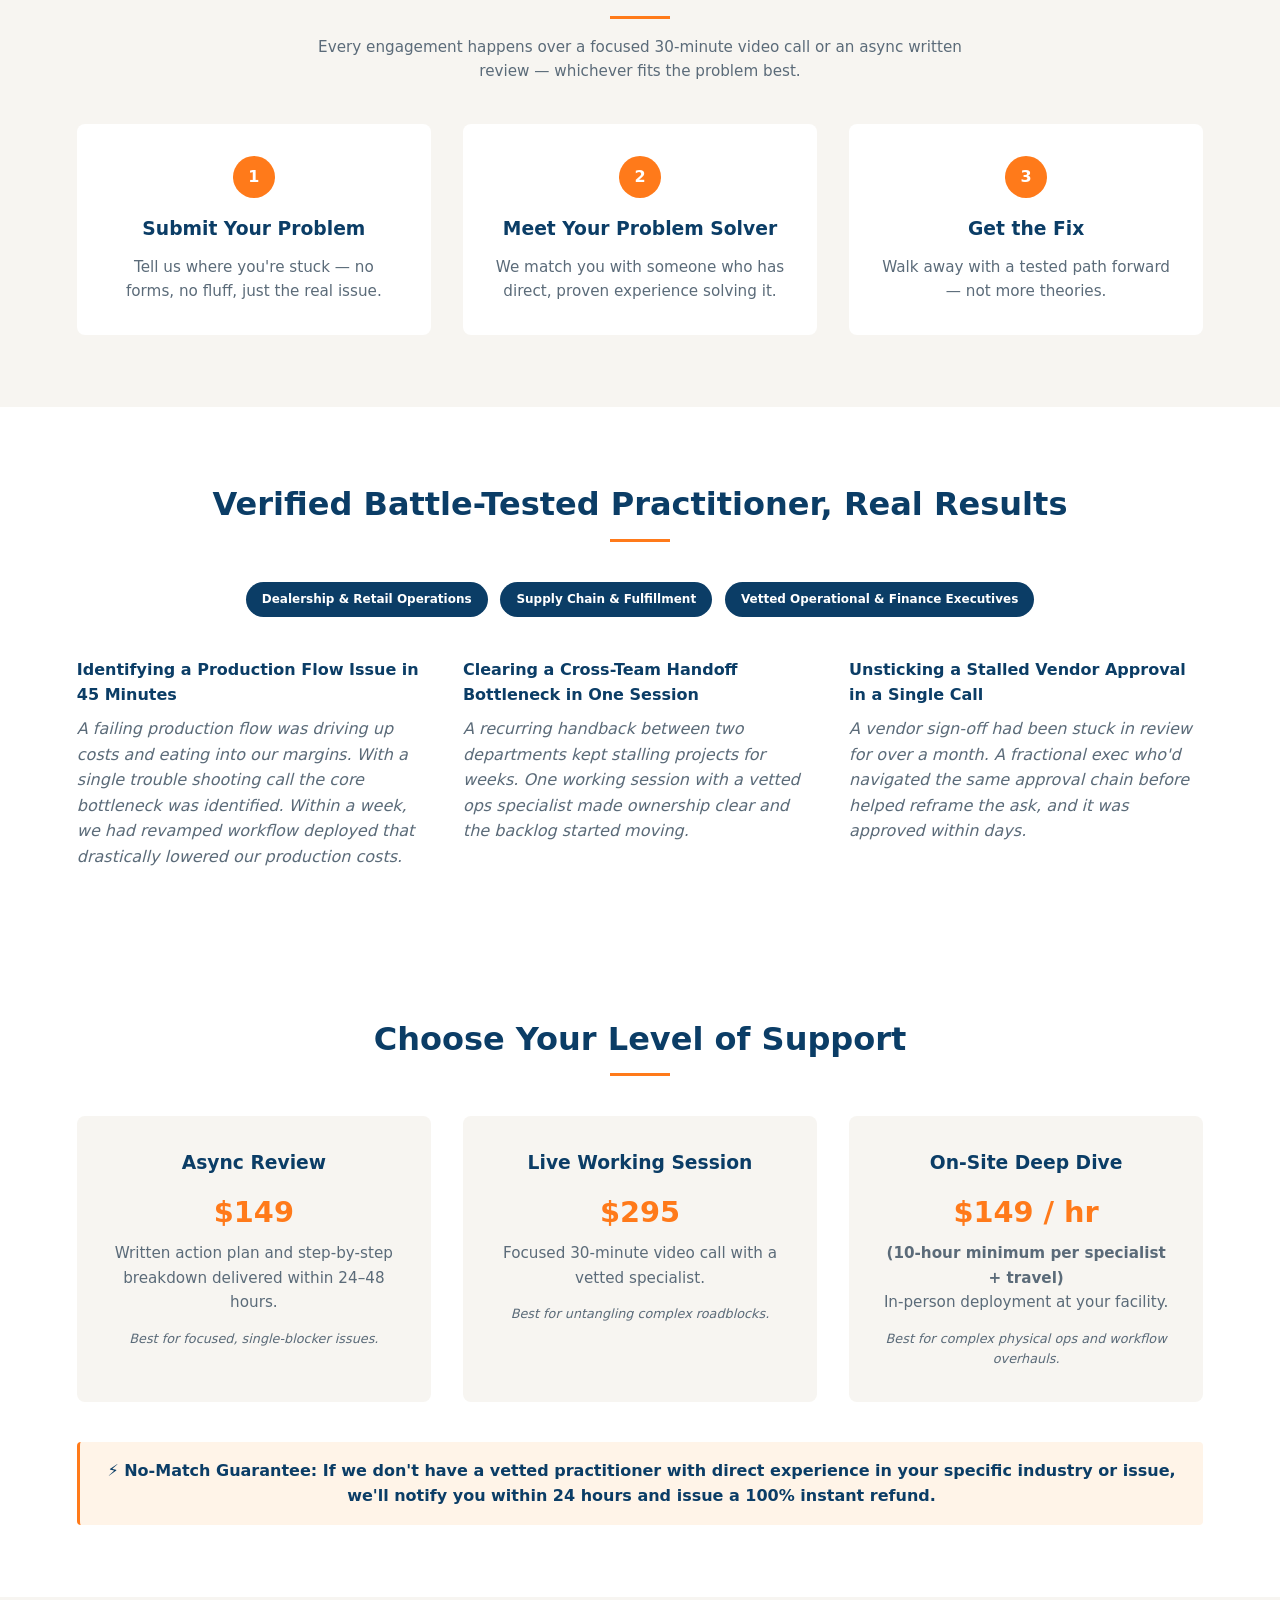
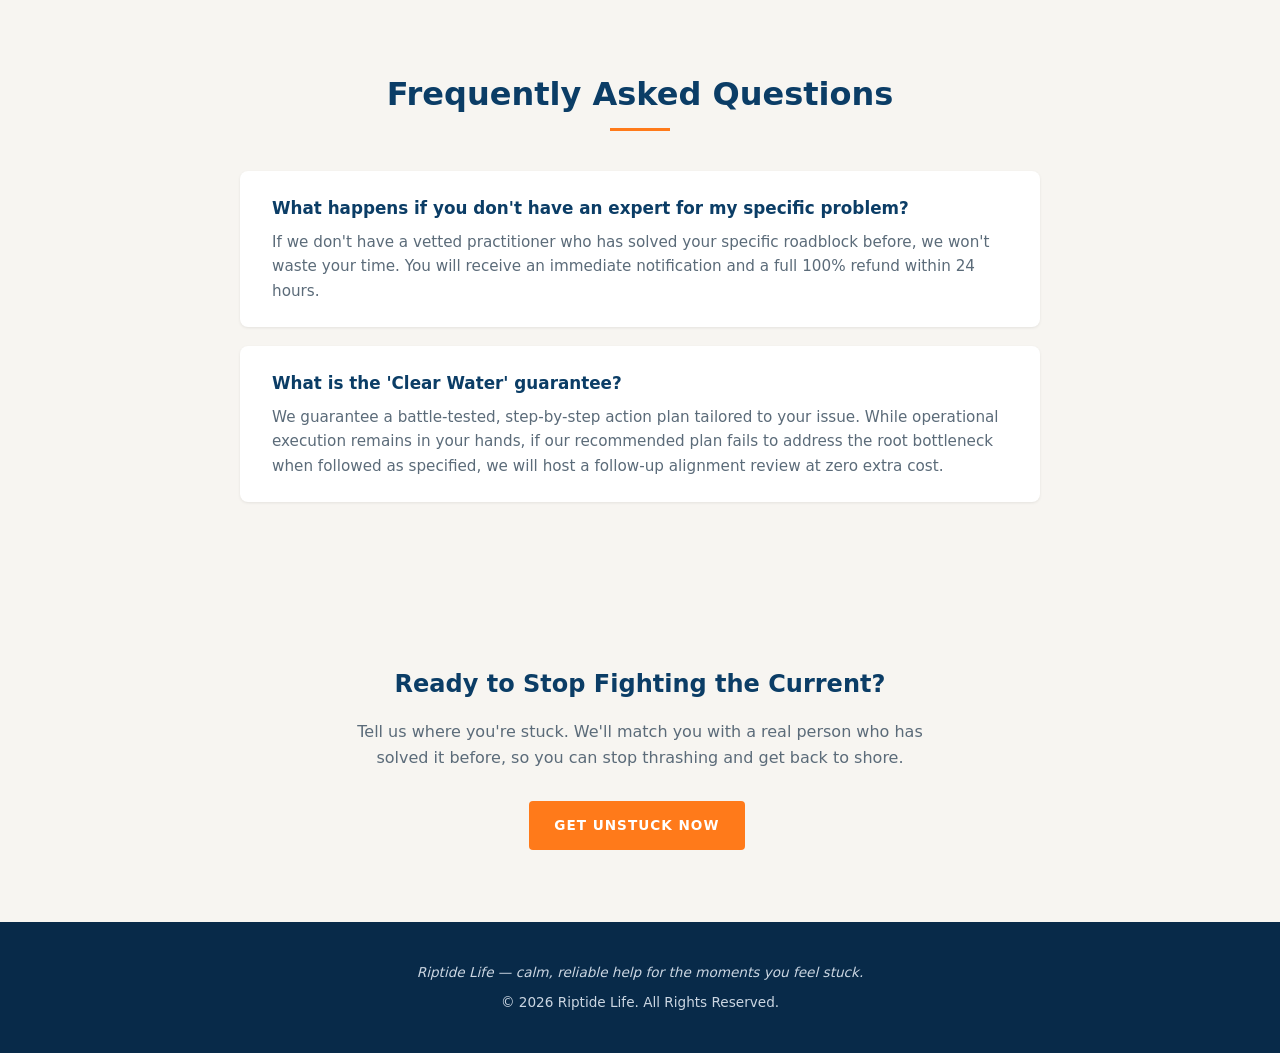
==== commit e7d93f06: "Update index.html" ====
--- a/index.html
+++ b/index.html
@@ -122,8 +122,8 @@
   <h2 class="section-title">Verified Battle-Tested Practitioner, Real Results</h2>
   <div class="section-underline"></div>
   <div class="badge-row">
-    <span class="badge">Dealership & Retail Operations (20+ Year Directors)</span>
-    <span class="badge">Supply Chain & Fulfillment (Former VP of Ops)</span>
+    <span class="badge">Dealership & Retail Operations</span>
+    <span class="badge">Supply Chain & Fulfillment</span>
     <span class="badge">Vetted Operational & Finance Executives</span>
   </div>
   <div class="grid-3">
--- a/styles.css
+++ b/styles.css
@@ -649,3 +649,93 @@
     margin: 0.5rem 0 1.2rem;
     line-height: 1.5;
 }
+
+
+/* ===== Hero visual: ambient glow, bigger diagram, cascading light sweep ===== */
+.hero-visual { position: relative; overflow: hidden; }
+
+.hero-visual::after {
+    content: '';
+    position: absolute;
+    top: 50%;
+    left: 50%;
+    width: 65%;
+    aspect-ratio: 1 / 1;
+    transform: translate(-50%, -50%);
+    background: radial-gradient(circle, rgba(255, 122, 26, 0.55) 0%, rgba(255, 122, 26, 0.28) 38%, rgba(255, 122, 26, 0) 70%);
+    filter: blur(14px);
+    z-index: 0;
+    pointer-events: none;
+    animation: glowPulse 4.5s ease-in-out infinite;
+}
+
+@keyframes glowPulse {
+    0%, 100% { opacity: 0.75; transform: translate(-50%, -50%) scale(1); }
+    50% { opacity: 1; transform: translate(-50%, -50%) scale(1.08); }
+}
+
+.hero-svg--lg {
+    width: 100%;
+    max-width: 560px;
+    position: relative;
+    z-index: 1;
+}
+
+.flow-label {
+    font-size: 27px;
+    letter-spacing: 0.3px;
+    text-rendering: optimizeLegibility;
+    paint-order: stroke fill;
+    stroke: rgba(11, 61, 102, 0.35);
+    stroke-width: 0.6px;
+}
+
+.flow-line {
+    stroke-dasharray: 14 10;
+    filter: drop-shadow(0 0 6px rgba(255, 122, 26, 0.9)) drop-shadow(0 0 16px rgba(255, 122, 26, 0.5));
+    animation: flowDash 1s linear infinite, flowGlow 2.2s ease-in-out infinite;
+}
+
+.flow-line--1 { animation-delay: 0s, 0s; }
+.flow-line--2 { animation-delay: 0s, 0.5s; }
+
+@keyframes flowDash {
+    to { stroke-dashoffset: -48; }
+}
+
+@keyframes flowGlow {
+    0%, 100% { opacity: 0.55; }
+    50% { opacity: 1; }
+}
+
+.flow-spark {
+    fill: #fff;
+    filter: drop-shadow(0 0 8px #ff7a1a) drop-shadow(0 0 16px rgba(255, 122, 26, 0.8));
+}
+
+.flow-spark--1 {
+    offset-path: path('M186,110 L234,110');
+    animation: sparkTravel 2.2s ease-in-out infinite;
+}
+
+.flow-spark--2 {
+    offset-path: path('M366,110 L414,110');
+    animation: sparkTravel 2.2s ease-in-out infinite;
+    animation-delay: 0.55s;
+}
+
+@keyframes sparkTravel {
+    0% { offset-distance: 0%; opacity: 0; }
+    10% { opacity: 1; }
+    90% { opacity: 1; }
+    100% { offset-distance: 100%; opacity: 0; }
+}
+
+@media (prefers-reduced-motion: reduce) {
+    .hero-visual::after, .flow-line, .flow-spark { animation: none; }
+}
+
+@media (max-width: 768px) {
+    .hero-svg--lg { width: 92%; max-width: 380px; }
+    .flow-label { font-size: 24px; }
+}
